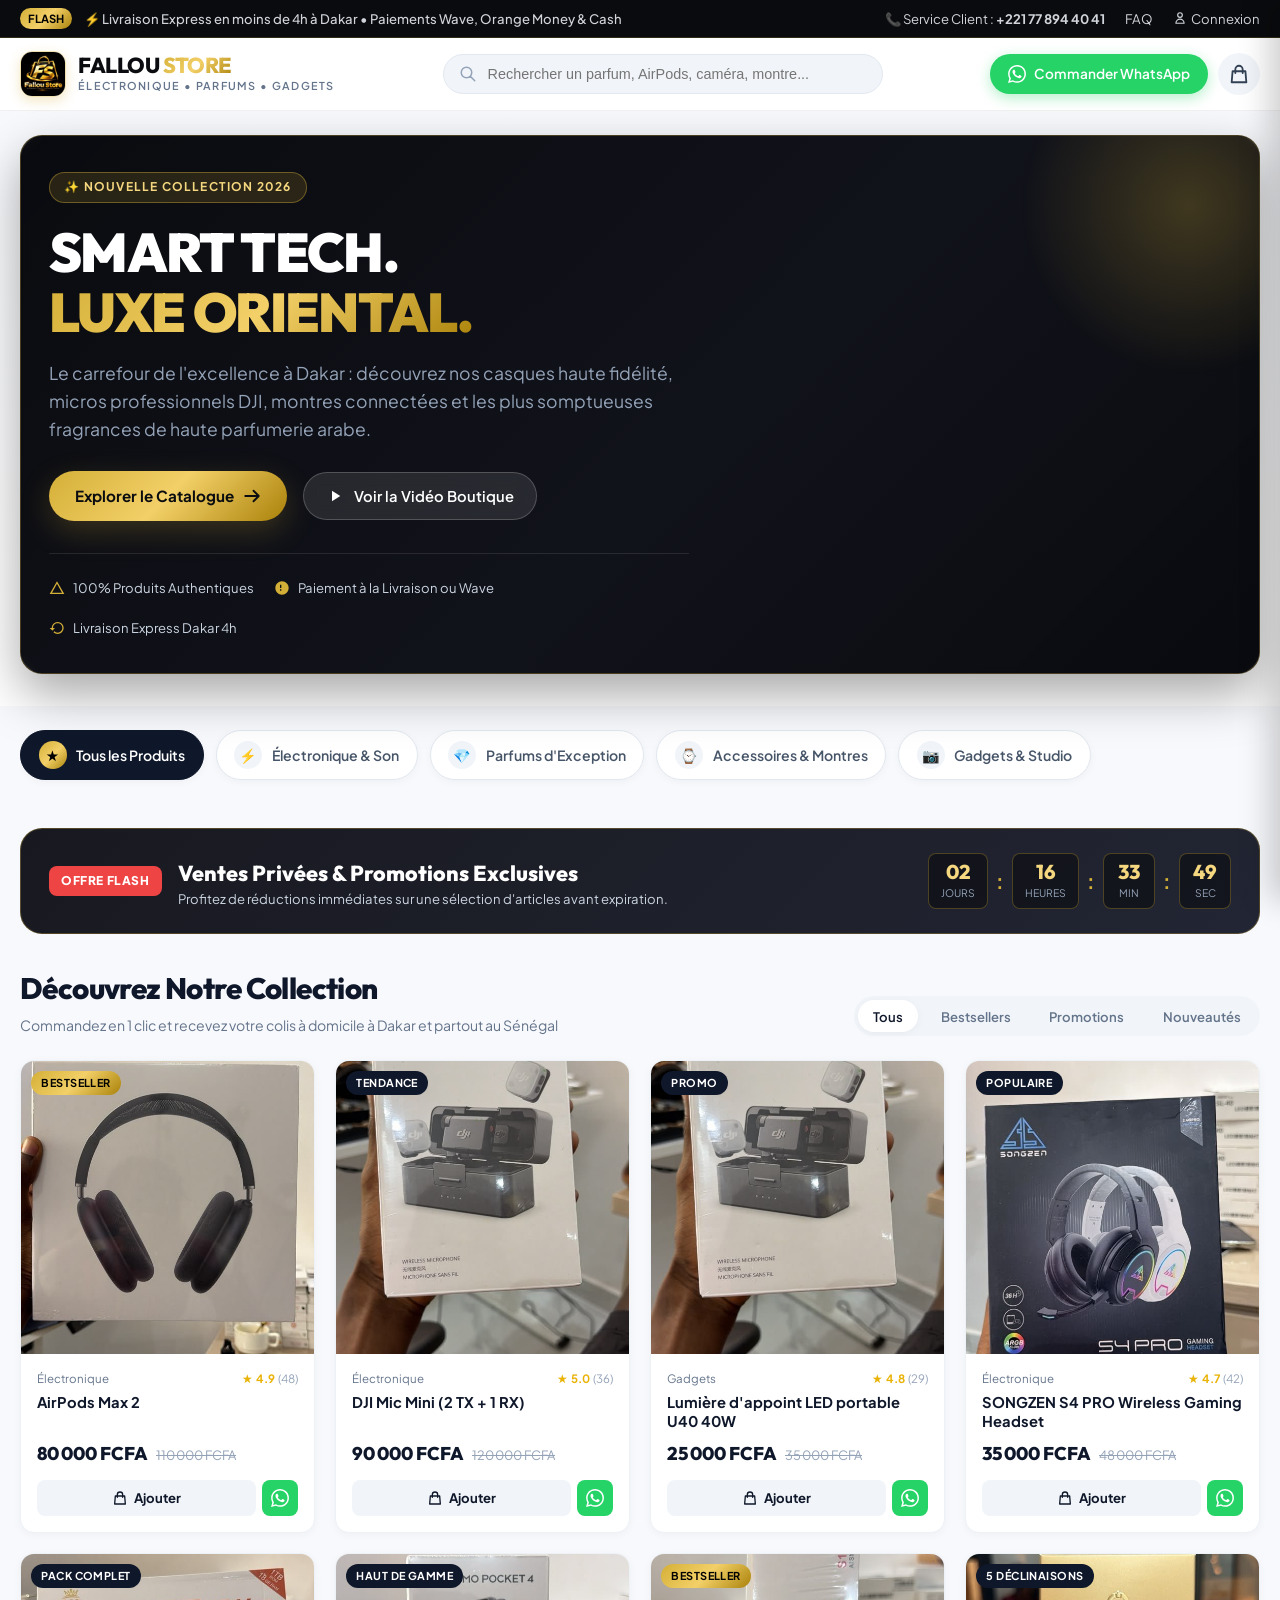
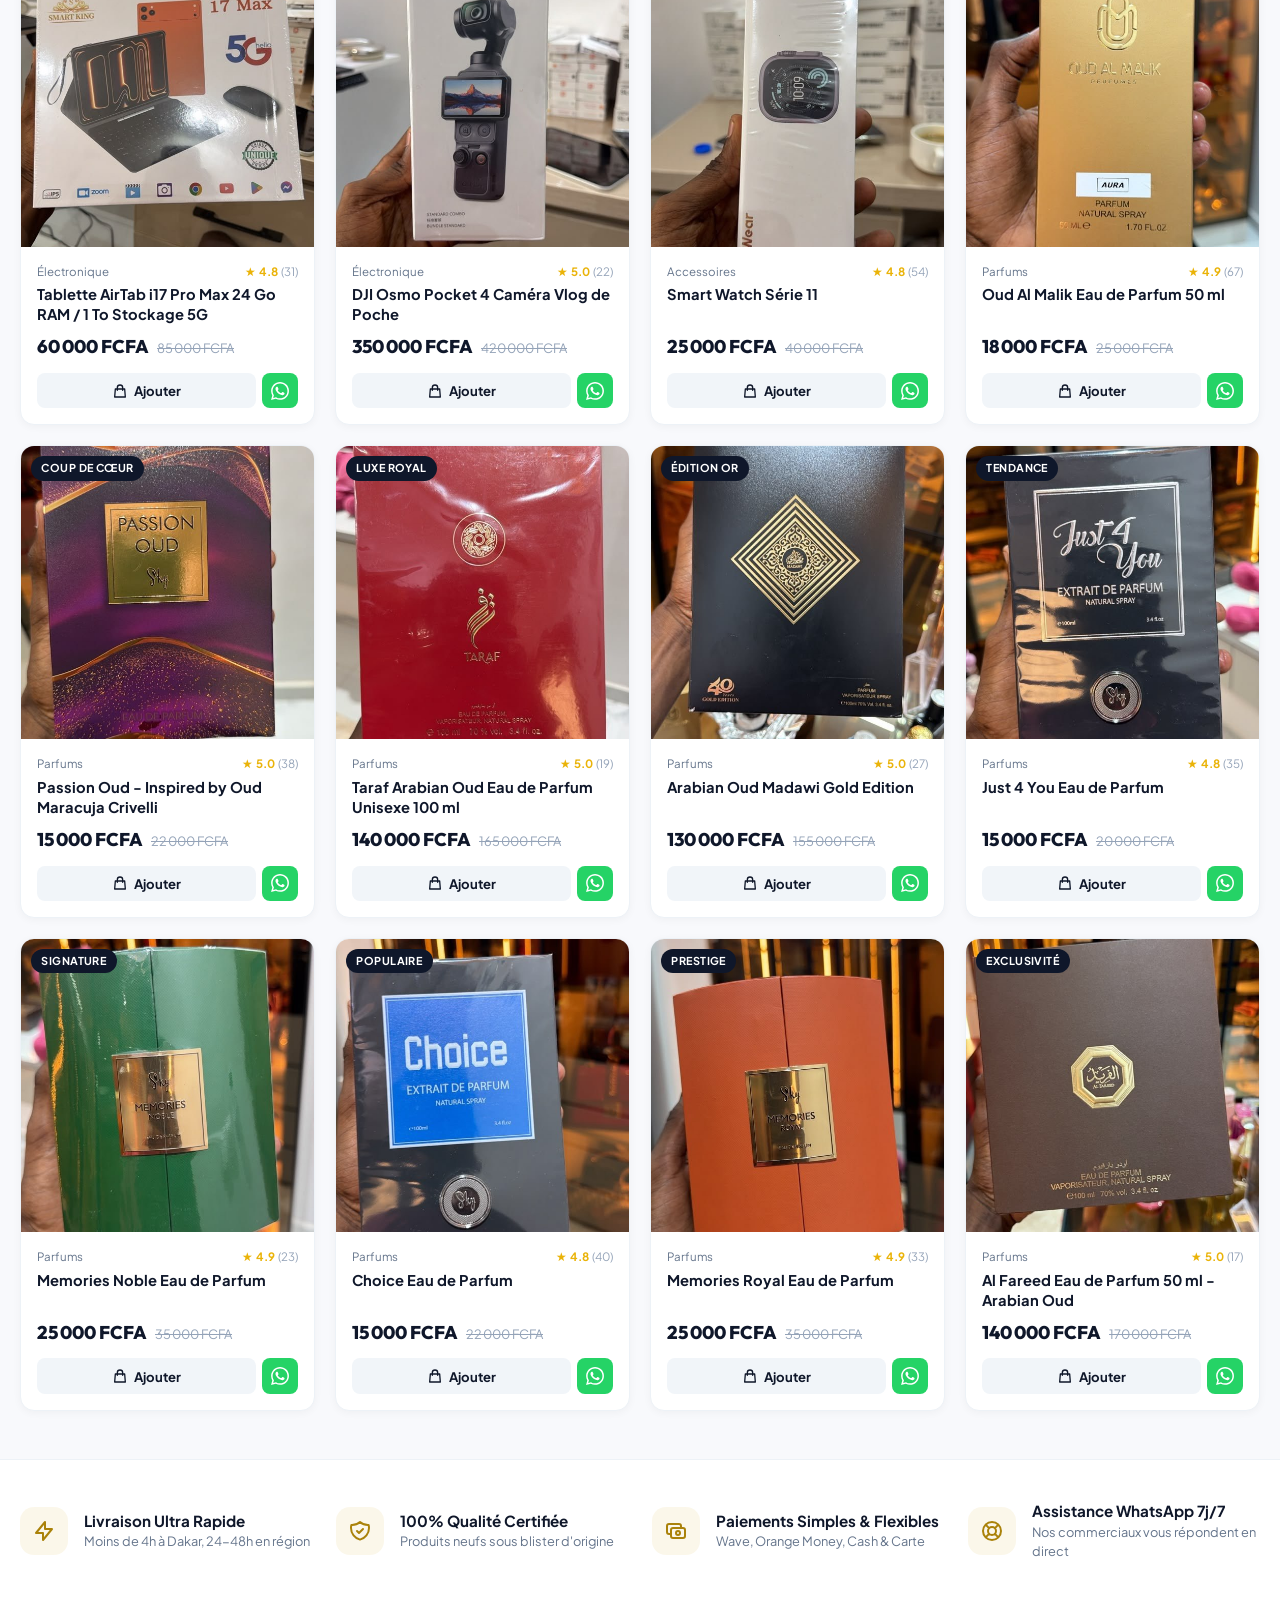
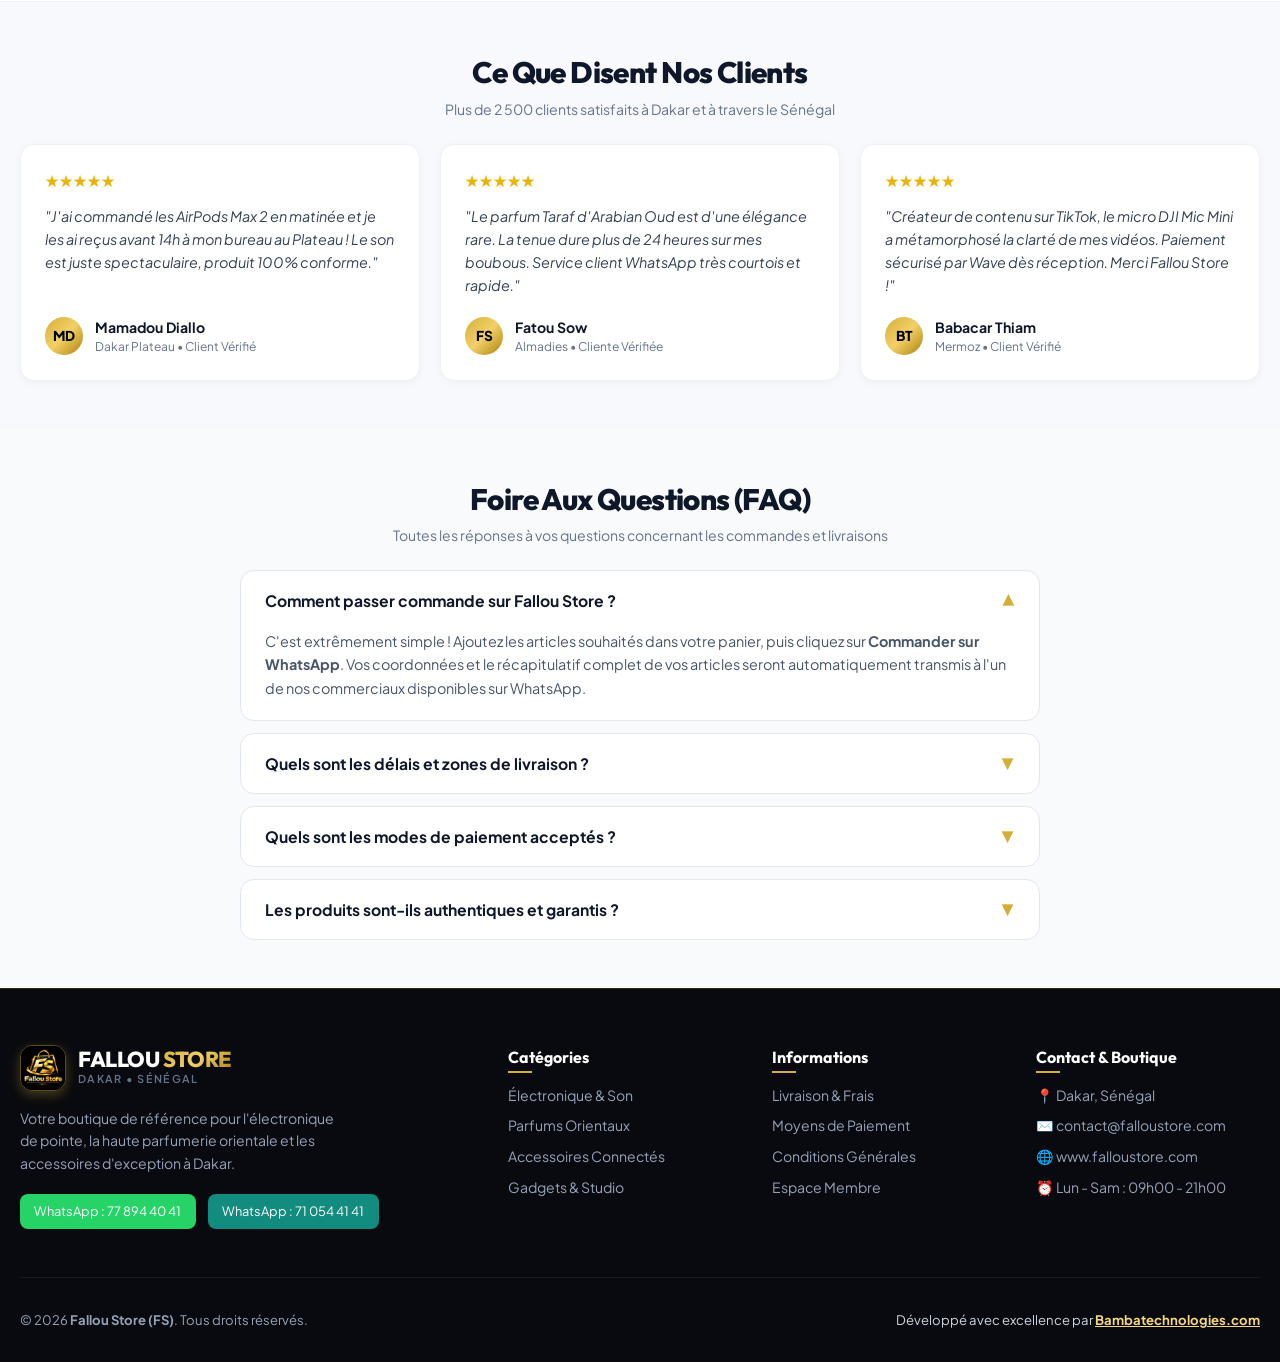
==== index.html @ ade7ff46 "Initial commit: Fallou Store e-commerce, admin dashboard, vercel config, and Odoo snippet" ====
<!DOCTYPE html>
<html lang="fr">
<head>
  <meta charset="UTF-8">
  <meta name="viewport" content="width=device-width, initial-scale=1.0, viewport-fit=cover">
  <title>Fallou Store (FS) | Électronique, Parfums Orientaux, Accessoires & Gadgets à Dakar</title>
  <meta name="description" content="Boutique officielle Fallou Store (FS) au Sénégal. Commandez vos AirPods Max, microphones DJI, montres connectées, tablettes et parfums arabes de luxe (Arabian Oud, Oud Al Malik) directement sur WhatsApp avec livraison rapide à Dakar.">
  <meta name="keywords" content="Fallou Store, FS, électronique Dakar, parfums orientaux Sénégal, AirPods Max Dakar, DJI Mic Dakar, Arabian Oud, vente WhatsApp Sénégal">
  <meta name="author" content="Bambatechnologies.com">

  <!-- OpenGraph / Réseaux Sociaux -->
  <meta property="og:type" content="website">
  <meta property="og:url" content="https://www.falloustore.com/">
  <meta property="og:title" content="Fallou Store (FS) | Électronique, Parfums & Gadgets de Luxe">
  <meta property="og:description" content="Découvrez le meilleur de la technologie et de la haute parfumerie orientale à Dakar. Commandes instantanées sur WhatsApp et livraison en 4h.">
  <meta property="og:image" content="https://res.cloudinary.com/dpw81ymi6/image/upload/v1790161836/photo_10_2026-09-23_10-36-58_ufgwp6.jpg">

  <!-- Twitter Card -->
  <meta name="twitter:card" content="summary_large_image">
  <meta name="twitter:title" content="Fallou Store (FS) Dakar">
  <meta name="twitter:description" content="Électronique, Parfums, Accessoires, Gadgets au Sénégal. Commandes WhatsApp directes.">
  <meta name="twitter:image" content="https://res.cloudinary.com/dpw81ymi6/image/upload/v1790161836/photo_10_2026-09-23_10-36-58_ufgwp6.jpg">

  <!-- Favicon -->
  <link rel="icon" type="image/jpeg" href="photo_10_2026-09-23_10-36-58.jpg">
  <link rel="apple-touch-icon" href="photo_10_2026-09-23_10-36-58.jpg">

  <!-- Polices Google Fonts (Plus Jakarta Sans & Outfit) -->
  <link rel="preconnect" href="https://fonts.googleapis.com">
  <link rel="preconnect" href="https://fonts.gstatic.com" crossorigin>
  <link href="https://fonts.googleapis.com/css2?family=Outfit:wght@500;600;700;800;900&family=Plus+Jakarta+Sans:wght@400;500;600;700;800&display=swap" rel="stylesheet">

  <!-- Stylesheet Principal -->
  <link rel="stylesheet" href="css/style.css">
</head>
<body>

  <!-- 1. TOP ANNOUNCEMENT BAR (NovaTrend Inspired) — Desktop only -->
  <aside class="fs-top-bar" aria-label="Bannière d'informations">
    <div class="container">
      <div class="fs-top-bar-inner">
        <div class="fs-top-ticker">
          <span class="badge-pulse">Flash</span>
          <span>⚡ Livraison Express en moins de 4h à Dakar • Paiements Wave, Orange Money & Cash</span>
        </div>
        <div class="fs-top-links">
          <span>📞 Service Client : <b>+221 77 894 40 41</b></span>
          <a href="#faqSection">FAQ</a>
          <a href="admin.html" style="display: inline-flex; align-items: center; gap: 4px;">
            <svg width="14" height="14" fill="none" stroke="currentColor" viewBox="0 0 24 24"><path stroke-linecap="round" stroke-linejoin="round" stroke-width="2" d="M16 7a4 4 0 11-8 0 4 4 0 018 0zM12 14a7 7 0 00-7 7h14a7 7 0 00-7-7z"/></svg>
            <span>Connexion</span>
          </a>
        </div>
      </div>
    </div>
  </aside>

  <!-- 2. MAIN HEADER -->
  <header class="fs-header" id="mainHeader">
    <div class="container">
      <div class="fs-header-inner">
        
        <!-- Logo de la Marque FS -->
        <a href="index.html" class="fs-brand" aria-label="Accueil Fallou Store">
          <img src="photo_10_2026-09-23_10-36-58.jpg" alt="Logo officiel Fallou Store" class="fs-logo-img" onerror="this.src='https://res.cloudinary.com/dpw81ymi6/image/upload/v1790161836/photo_10_2026-09-23_10-36-58_ufgwp6.jpg'">
          <div class="fs-brand-text">
            <span class="fs-brand-title">FALLOU <span>STORE</span></span>
            <span class="fs-brand-subtitle">Électronique • Parfums • Gadgets</span>
          </div>
        </a>

        <!-- Barre de Recherche Instantanée Desktop -->
        <div class="fs-search-wrapper">
          <svg class="fs-search-icon" width="18" height="18" fill="none" stroke="currentColor" viewBox="0 0 24 24">
            <path stroke-linecap="round" stroke-linejoin="round" stroke-width="2" d="M21 21l-6-6m2-5a7 7 0 11-14 0 7 7 0 0114 0z"/>
          </svg>
          <input type="text" id="fsSearchInput" class="fs-search-input" placeholder="Rechercher un parfum, AirPods, caméra, montre..." autocomplete="off">
        </div>

        <!-- Actions d'En-tête -->
        <div class="fs-header-actions">
          <!-- Bouton Direct WhatsApp Commercial -->
          <a href="https://wa.me/221778944041?text=Bonjour%20Fallou%20Store%2C%20je%20souhaite%20des%20renseignements%20sur%20vos%20produits" target="_blank" class="fs-header-whatsapp-btn" title="Discuter directement sur WhatsApp">
            <svg width="18" height="18" fill="currentColor" viewBox="0 0 24 24">
              <path d="M.057 24l1.687-6.163c-1.041-1.804-1.588-3.849-1.587-5.946.003-6.556 5.338-11.891 11.893-11.891 3.181.001 6.167 1.24 8.413 3.488 2.245 2.248 3.481 5.236 3.48 8.414-.003 6.557-5.338 11.892-11.893 11.892-1.99-.001-3.951-.5-5.688-1.448l-6.305 1.654zm6.597-3.807c1.676.995 3.276 1.591 5.392 1.592 5.448 0 9.886-4.434 9.889-9.885.002-5.462-4.415-9.89-9.881-9.892-5.452 0-9.887 4.434-9.889 9.884-.001 2.225.651 3.891 1.746 5.634l-.999 3.648 3.742-.981zm11.387-5.464c-.074-.124-.272-.198-.57-.347-.297-.149-1.758-.868-2.031-.967-.272-.099-.47-.149-.669.149-.198.297-.768.967-.941 1.165-.173.198-.347.223-.644.074-.297-.149-1.255-.462-2.39-1.475-.883-.788-1.48-1.761-1.653-2.059-.173-.297-.018-.458.13-.606.134-.133.297-.347.446-.521.151-.172.2-.296.3-.495.099-.198.05-.372-.025-.521-.075-.148-.669-1.611-.916-2.206-.242-.579-.487-.501-.669-.51l-.57-.01c-.198 0-.52.074-.792.372s-1.04 1.016-1.04 2.479 1.065 2.876 1.213 3.074c.149.198 2.095 3.2 5.076 4.487.709.306 1.263.489 1.694.626.712.226 1.36.194 1.872.118.571-.085 1.758-.719 2.006-1.413.248-.695.248-1.29.173-1.414z"/>
            </svg>
            <span>Commander WhatsApp</span>
          </a>

          <!-- Bouton Ouvrir Panier -->
          <button class="fs-btn-icon" onclick="window.fsApp.openCartDrawer()" title="Voir mon panier">
            <svg width="22" height="22" fill="none" stroke="currentColor" viewBox="0 0 24 24">
              <path stroke-linecap="round" stroke-linejoin="round" stroke-width="2" d="M16 11V7a4 4 0 00-8 0v4M5 9h14l1 12H4L5 9z"/>
            </svg>
            <span class="fs-badge-count cart-count-badge" style="display: none;">0</span>
          </button>
        </div>

      </div>
    </div>
  </header>

  <!-- 3. HERO SECTION (TechHub & NovaTrend Fusion avec Animation de Fond Électronique & Parfums) -->
  <section class="fs-hero" id="homeHero">
    <div class="container">
      <div class="fs-hero-card">
        <!-- Arrière-plan animé en boucle avec transition fluide -->
        <div class="fs-hero-bg-carousel">
          <div class="fs-hero-slide fs-slide-tech" style="background-image: url('https://res.cloudinary.com/dpw81ymi6/image/upload/v1790161782/bento_1_airpod_max_midnight__4jy1tkqh9qay_xlarge_acdicd.jpg');"></div>
          <div class="fs-hero-slide fs-slide-perfume" style="background-image: url('https://res.cloudinary.com/dpw81ymi6/image/upload/v1790180202/madawi-gold-edition___240829_1_dwx7au.webp');"></div>
          <div class="fs-hero-bg-overlay"></div>
        </div>

        <div class="fs-hero-content">
          <div class="fs-hero-tag">
            <span>✨ Nouvelle Collection 2026</span>
          </div>
          <h1 class="fs-hero-title">
            SMART TECH. <br>
            <span class="gold-gradient">LUXE ORIENTAL.</span>
          </h1>
          <p class="fs-hero-desc">
            Le carrefour de l'excellence à Dakar : découvrez nos casques haute fidélité, micros professionnels DJI, montres connectées et les plus somptueuses fragrances de haute parfumerie arabe.
          </p>

          <div class="fs-hero-cta-group">
            <a href="#catalogSection" class="fs-btn-primary">
              <span>Explorer le Catalogue</span>
              <svg width="18" height="18" fill="none" stroke="currentColor" viewBox="0 0 24 24">
                <path stroke-linecap="round" stroke-linejoin="round" stroke-width="2.5" d="M14 5l7 7m0 0l-7 7m7-7H3"/>
              </svg>
            </a>
            <button type="button" class="fs-btn-video" onclick="window.fsApp.openVideoModal()">
              <svg width="18" height="18" fill="currentColor" viewBox="0 0 24 24">
                <path d="M8 5v14l11-7z"/>
              </svg>
              <span>Voir la Vidéo Boutique</span>
            </button>
          </div>

          <!-- Badges Réassurance Directe -->
          <div class="fs-hero-badges">
            <div class="fs-hero-badge-item">
              <svg width="16" height="16" fill="currentColor" viewBox="0 0 24 24"><path d="M12 2L1 21h22L12 2zm0 3.5L19.5 19h-15L12 5.5z"/></svg>
              <span>100% Produits Authentiques</span>
            </div>
            <div class="fs-hero-badge-item">
              <svg width="16" height="16" fill="currentColor" viewBox="0 0 24 24"><path d="M12 2C6.48 2 2 6.48 2 12s4.48 10 10 10 10-4.48 10-10S17.52 2 12 2zm-1 14H9v-2h2v2zm0-4H9V7h2v5z"/></svg>
              <span>Paiement à la Livraison ou Wave</span>
            </div>
            <div class="fs-hero-badge-item">
              <svg width="16" height="16" fill="currentColor" viewBox="0 0 24 24"><path d="M13 3a9 9 0 0 0-9 9H1l3.89 3.89.07.14L9 12H6c0-3.87 3.13-7 7-7s7 3.13 7 7-3.13 7-7 7c-1.93 0-3.68-.79-4.94-2.06l-1.42 1.42A8.954 8.954 0 0 0 13 21a9 9 0 0 0 0-18z"/></svg>
              <span>Livraison Express Dakar 4h</span>
            </div>
          </div>
        </div>
      </div>
    </div>
  </section>

  <!-- 4. CATEGORIES SELECTOR (TechHub Circular Chips) -->
  <section class="fs-categories-bar" aria-label="Catégories">
    <div class="container">
      <div class="fs-categories-scroll">
        <button class="fs-cat-chip active" data-category="all">
          <span class="chip-icon">★</span>
          <span>Tous les Produits</span>
        </button>
        <button class="fs-cat-chip" data-category="electronique">
          <span class="chip-icon">⚡</span>
          <span>Électronique & Son</span>
        </button>
        <button class="fs-cat-chip" data-category="parfums">
          <span class="chip-icon">💎</span>
          <span>Parfums d'Exception</span>
        </button>
        <button class="fs-cat-chip" data-category="accessoires">
          <span class="chip-icon">⌚</span>
          <span>Accessoires & Montres</span>
        </button>
        <button class="fs-cat-chip" data-category="gadgets">
          <span class="chip-icon">📷</span>
          <span>Gadgets & Studio</span>
        </button>
      </div>
    </div>
  </section>

  <!-- 5. FLASH SALE BANNER & COUNTDOWN (NovaTrend Style) -->
  <section class="fs-flash-section">
    <div class="container">
      <div class="fs-flash-card">
        <div class="fs-flash-info">
          <span class="fs-flash-badge">Offre Flash</span>
          <div>
            <h3 class="fs-flash-title">Ventes Privées & Promotions Exclusives</h3>
            <p style="font-size: 0.82rem; color: #cbd5e1;">Profitez de réductions immédiates sur une sélection d'articles avant expiration.</p>
          </div>
        </div>
        <div class="fs-flash-timer">
          <div class="timer-box">
            <div class="timer-num" id="timerDays">02</div>
            <div class="timer-label">Jours</div>
          </div>
          <span class="timer-colon">:</span>
          <div class="timer-box">
            <div class="timer-num" id="timerHours">14</div>
            <div class="timer-label">Heures</div>
          </div>
          <span class="timer-colon">:</span>
          <div class="timer-box">
            <div class="timer-num" id="timerMinutes">45</div>
            <div class="timer-label">Min</div>
          </div>
          <span class="timer-colon">:</span>
          <div class="timer-box">
            <div class="timer-num" id="timerSeconds">30</div>
            <div class="timer-label">Sec</div>
          </div>
        </div>
      </div>
    </div>
  </section>

  <!-- 6. PRODUCT CATALOG SECTION -->
  <section class="fs-catalog-section" id="catalogSection">
    <div class="container">
      <!-- Section Header avec Onglets -->
      <div class="fs-section-header">
        <div class="fs-section-title-wrap">
          <h2>Découvrez Notre Collection</h2>
          <p class="fs-section-subtitle">Commandez en 1 clic et recevez votre colis à domicile à Dakar et partout au Sénégal</p>
        </div>

        <div class="fs-filter-tabs">
          <button class="fs-tab-btn active" data-tab="all">Tous</button>
          <button class="fs-tab-btn" data-tab="bestseller">Bestsellers</button>
          <button class="fs-tab-btn" data-tab="promo">Promotions</button>
          <button class="fs-tab-btn" data-tab="nouveau">Nouveautés</button>
        </div>
      </div>

      <!-- Grille Produits Dynamique -->
      <div class="fs-product-grid" id="fsProductGrid">
        <!-- Rempli automatiquement via js/app.js -->
      </div>
    </div>
  </section>

  <!-- 7. SECTION RÉASSURANCE ET MOYENS DE PAIEMENT (NovaTrend) -->
  <section class="fs-trust-section">
    <div class="container">
      <div class="fs-trust-grid">
        <div class="fs-trust-item">
          <div class="fs-trust-icon-box">
            <svg width="24" height="24" fill="none" stroke="currentColor" viewBox="0 0 24 24"><path stroke-linecap="round" stroke-linejoin="round" stroke-width="2" d="M13 10V3L4 14h7v7l9-11h-7z"/></svg>
          </div>
          <div>
            <div class="fs-trust-title">Livraison Ultra Rapide</div>
            <div class="fs-trust-desc">Moins de 4h à Dakar, 24-48h en région</div>
          </div>
        </div>

        <div class="fs-trust-item">
          <div class="fs-trust-icon-box">
            <svg width="24" height="24" fill="none" stroke="currentColor" viewBox="0 0 24 24"><path stroke-linecap="round" stroke-linejoin="round" stroke-width="2" d="M9 12l2 2 4-4m5.618-4.016A11.955 11.955 0 0112 2.944a11.955 11.955 0 01-8.618 3.04A12.02 12.02 0 003 9c0 5.591 3.824 10.29 9 11.622 5.176-1.332 9-6.03 9-11.622 0-1.042-.133-2.052-.382-3.016z"/></svg>
          </div>
          <div>
            <div class="fs-trust-title">100% Qualité Certifiée</div>
            <div class="fs-trust-desc">Produits neufs sous blister d'origine</div>
          </div>
        </div>

        <div class="fs-trust-item">
          <div class="fs-trust-icon-box">
            <svg width="24" height="24" fill="none" stroke="currentColor" viewBox="0 0 24 24"><path stroke-linecap="round" stroke-linejoin="round" stroke-width="2" d="M17 9V7a2 2 0 00-2-2H5a2 2 0 00-2 2v6a2 2 0 002 2h2m2 4h10a2 2 0 002-2v-6a2 2 0 00-2-2H9a2 2 0 00-2 2v6a2 2 0 002 2zm7-5a2 2 0 11-4 0 2 2 0 014 0z"/></svg>
          </div>
          <div>
            <div class="fs-trust-title">Paiements Simples & Flexibles</div>
            <div class="fs-trust-desc">Wave, Orange Money, Cash & Carte</div>
          </div>
        </div>

        <div class="fs-trust-item">
          <div class="fs-trust-icon-box">
            <svg width="24" height="24" fill="none" stroke="currentColor" viewBox="0 0 24 24"><path stroke-linecap="round" stroke-linejoin="round" stroke-width="2" d="M18.364 5.636l-3.536 3.536m0 5.656l3.536 3.536M9.172 9.172L5.636 5.636m3.536 9.192l-3.536 3.536M21 12a9 9 0 11-18 0 9 9 0 0118 0zm-5 0a4 4 0 11-8 0 4 4 0 018 0z"/></svg>
          </div>
          <div>
            <div class="fs-trust-title">Assistance WhatsApp 7j/7</div>
            <div class="fs-trust-desc">Nos commerciaux vous répondent en direct</div>
          </div>
        </div>
      </div>
    </div>
  </section>

  <!-- 8. AVIS CLIENTS & TÉMOIGNAGES -->
  <section class="fs-reviews-section">
    <div class="container">
      <div class="fs-section-header" style="text-align: center; justify-content: center;">
        <div class="fs-section-title-wrap">
          <h2>Ce Que Disent Nos Clients</h2>
          <p class="fs-section-subtitle">Plus de 2 500 clients satisfaits à Dakar et à travers le Sénégal</p>
        </div>
      </div>

      <div class="fs-reviews-grid">
        <div class="fs-review-card">
          <div class="fs-review-stars">★★★★★</div>
          <p class="fs-review-text">"J'ai commandé les AirPods Max 2 en matinée et je les ai reçus avant 14h à mon bureau au Plateau ! Le son est juste spectaculaire, produit 100% conforme."</p>
          <div class="fs-review-author">
            <div class="fs-author-avatar">MD</div>
            <div>
              <div class="fs-author-name">Mamadou Diallo</div>
              <div class="fs-author-loc">Dakar Plateau • Client Vérifié</div>
            </div>
          </div>
        </div>

        <div class="fs-review-card">
          <div class="fs-review-stars">★★★★★</div>
          <p class="fs-review-text">"Le parfum Taraf d'Arabian Oud est d'une élégance rare. La tenue dure plus de 24 heures sur mes boubous. Service client WhatsApp très courtois et rapide."</p>
          <div class="fs-review-author">
            <div class="fs-author-avatar">FS</div>
            <div>
              <div class="fs-author-name">Fatou Sow</div>
              <div class="fs-author-loc">Almadies • Cliente Vérifiée</div>
            </div>
          </div>
        </div>

        <div class="fs-review-card">
          <div class="fs-review-stars">★★★★★</div>
          <p class="fs-review-text">"Créateur de contenu sur TikTok, le micro DJI Mic Mini a métamorphosé la clarté de mes vidéos. Paiement sécurisé par Wave dès réception. Merci Fallou Store !"</p>
          <div class="fs-review-author">
            <div class="fs-author-avatar">BT</div>
            <div>
              <div class="fs-author-name">Babacar Thiam</div>
              <div class="fs-author-loc">Mermoz • Client Vérifié</div>
            </div>
          </div>
        </div>
      </div>
    </div>
  </section>

  <!-- 9. SECTION FAQ INTERACTIVE -->
  <section class="fs-faq-section" id="faqSection">
    <div class="container">
      <div class="fs-section-header" style="justify-content: center; text-align: center;">
        <div class="fs-section-title-wrap">
          <h2>Foire Aux Questions (FAQ)</h2>
          <p class="fs-section-subtitle">Toutes les réponses à vos questions concernant les commandes et livraisons</p>
        </div>
      </div>

      <div class="fs-faq-list">
        <div class="fs-faq-item open">
          <button class="fs-faq-trigger">
            <span>Comment passer commande sur Fallou Store ?</span>
            <span class="fs-faq-icon">▼</span>
          </button>
          <div class="fs-faq-content">
            C'est extrêmement simple ! Ajoutez les articles souhaités dans votre panier, puis cliquez sur <b>Commander sur WhatsApp</b>. Vos coordonnées et le récapitulatif complet de vos articles seront automatiquement transmis à l'un de nos commerciaux disponibles sur WhatsApp.
          </div>
        </div>

        <div class="fs-faq-item">
          <button class="fs-faq-trigger">
            <span>Quels sont les délais et zones de livraison ?</span>
            <span class="fs-faq-icon">▼</span>
          </button>
          <div class="fs-faq-content">
            Nous livrons dans tout Dakar (Plateau, Almadies, Ouakam, Mermoz, Guédiawaye, Pikine, Rufisque) en <b>moins de 4 heures</b>. Pour les régions de l'intérieur (Thiès, Mbour, Saint-Louis, Touba...), la livraison s'effectue sous 24 à 48 heures via colis sécurisé.
          </div>
        </div>

        <div class="fs-faq-item">
          <button class="fs-faq-trigger">
            <span>Quels sont les modes de paiement acceptés ?</span>
            <span class="fs-faq-icon">▼</span>
          </button>
          <div class="fs-faq-content">
            Nous acceptons <b>Wave</b> (0% de frais), <b>Orange Money</b>, les règlements par carte bancaire Visa/Mastercard ainsi que le <b>paiement en espèces à la livraison</b> directement au coursier à Dakar.
          </div>
        </div>

        <div class="fs-faq-item">
          <button class="fs-faq-trigger">
            <span>Les produits sont-ils authentiques et garantis ?</span>
            <span class="fs-faq-icon">▼</span>
          </button>
          <div class="fs-faq-content">
            Oui, absolument ! Tous nos appareils électroniques et parfums sont 100% authentiques, importés dans leurs boîtes scellées d'origine et bénéficient de la garantie commerciale Fallou Store.
          </div>
        </div>
      </div>
    </div>
  </section>

  <!-- 10. FOOTER -->
  <footer class="fs-footer">
    <div class="container">
      <div class="fs-footer-grid">
        <!-- Marque & Description -->
        <div class="fs-footer-brand">
          <div class="fs-brand">
            <img src="photo_10_2026-09-23_10-36-58.jpg" alt="Logo FS" class="fs-logo-img">
            <div class="fs-brand-text">
              <span class="fs-brand-title" style="color:#fff;">FALLOU <span style="color:var(--fs-gold);">STORE</span></span>
              <span class="fs-brand-subtitle">Dakar • Sénégal</span>
            </div>
          </div>
          <p>
            Votre boutique de référence pour l'électronique de pointe, la haute parfumerie orientale et les accessoires d'exception à Dakar.
          </p>
          <div style="display: flex; gap: 0.75rem; margin-top: 1rem;">
            <a href="https://wa.me/221778944041" target="_blank" class="fs-btn-direct-wa" style="padding: 0.5rem 0.9rem; font-size: 0.8rem;">
              WhatsApp : 77 894 40 41
            </a>
            <a href="https://wa.me/221710544141" target="_blank" class="fs-btn-direct-wa" style="padding: 0.5rem 0.9rem; font-size: 0.8rem; background: #128c7e;">
              WhatsApp : 71 054 41 41
            </a>
          </div>
        </div>

        <!-- Liens Rapides -->
        <div class="fs-footer-col">
          <h4>Catégories</h4>
          <ul class="fs-footer-links">
            <li><a href="javascript:void(0)" onclick="window.fsApp.filterCategory('electronique')">Électronique & Son</a></li>
            <li><a href="javascript:void(0)" onclick="window.fsApp.filterCategory('parfums')">Parfums Orientaux</a></li>
            <li><a href="javascript:void(0)" onclick="window.fsApp.filterCategory('accessoires')">Accessoires Connectés</a></li>
            <li><a href="javascript:void(0)" onclick="window.fsApp.filterCategory('gadgets')">Gadgets & Studio</a></li>
          </ul>
        </div>

        <!-- Informations -->
        <div class="fs-footer-col">
          <h4>Informations</h4>
          <ul class="fs-footer-links">
            <li><a href="#faqSection">Livraison & Frais</a></li>
            <li><a href="#faqSection">Moyens de Paiement</a></li>
            <li><a href="#faqSection">Conditions Générales</a></li>
            <li><a href="admin.html">Espace Membre</a></li>
          </ul>
        </div>

        <!-- Contact & Localisation -->
        <div class="fs-footer-col">
          <h4>Contact & Boutique</h4>
          <ul class="fs-footer-links">
            <li>📍 Dakar, Sénégal</li>
            <li>✉️ contact@falloustore.com</li>
            <li>🌐 www.falloustore.com</li>
            <li>⏰ Lun - Sam : 09h00 - 21h00</li>
          </ul>
        </div>
      </div>

      <!-- Bas de page & Copyright -->
      <div class="fs-footer-bottom">
        <div>
          © 2026 <b>Fallou Store (FS)</b>. Tous droits réservés.
        </div>
        <div class="fs-agency-credit">
          Développé avec excellence par <a href="https://bambatechnologies.com" target="_blank" rel="noopener">Bambatechnologies.com</a>
        </div>
      </div>
    </div>
  </footer>

  <!-- 11. STICKY MOBILE BOTTOM BAR (TechHub Style) -->
  <nav class="fs-mobile-nav" aria-label="Navigation mobile">
    <a href="#homeHero" class="fs-mobile-item active">
      <svg fill="none" stroke="currentColor" viewBox="0 0 24 24"><path stroke-linecap="round" stroke-linejoin="round" stroke-width="2" d="M3 12l2-2m0 0l7-7 7 7M5 10v10a1 1 0 001 1h3m10-11l2 2m-2-2v10a1 1 0 01-1 1h-3m-6 0a1 1 0 001-1v-4a1 1 0 011-1h2a1 1 0 011 1v4a1 1 0 001 1m-6 0h6"/></svg>
      <span>Accueil</span>
    </a>
    <a href="#catalogSection" class="fs-mobile-item">
      <svg fill="none" stroke="currentColor" viewBox="0 0 24 24"><path stroke-linecap="round" stroke-linejoin="round" stroke-width="2" d="M4 6a2 2 0 012-2h2a2 2 0 012 2v2a2 2 0 01-2 2H6a2 2 0 01-2-2V6zM14 6a2 2 0 012-2h2a2 2 0 012 2v2a2 2 0 01-2 2h-2a2 2 0 01-2-2V6zM4 16a2 2 0 012-2h2a2 2 0 012 2v2a2 2 0 01-2 2H6a2 2 0 01-2-2v-2zM14 16a2 2 0 012-2h2a2 2 0 012 2v2a2 2 0 01-2 2h-2a2 2 0 01-2-2v-2z"/></svg>
      <span>Rayons</span>
    </a>
    <!-- Bouton Central Rond Panier -->
    <button class="fs-mobile-item fs-mobile-item-center" onclick="window.fsApp.openCartDrawer()">
      <div class="fs-center-circle">
        <svg width="24" height="24" fill="none" stroke="currentColor" viewBox="0 0 24 24"><path stroke-linecap="round" stroke-linejoin="round" stroke-width="2" d="M16 11V7a4 4 0 00-8 0v4M5 9h14l1 12H4L5 9z"/></svg>
        <span class="fs-badge-count cart-count-badge" style="display: none; top: -4px; right: -4px;">0</span>
      </div>
      <span style="font-weight: 700; color: var(--fs-gold-light); margin-top: 4px;">Panier</span>
    </button>
    <a href="https://wa.me/221778944041" target="_blank" class="fs-mobile-item">
      <svg fill="currentColor" viewBox="0 0 24 24"><path d="M.057 24l1.687-6.163c-1.041-1.804-1.588-3.849-1.587-5.946.003-6.556 5.338-11.891 11.893-11.891 3.181.001 6.167 1.24 8.413 3.488 2.245 2.248 3.481 5.236 3.48 8.414-.003 6.557-5.338 11.892-11.893 11.892-1.99-.001-3.951-.5-5.688-1.448l-6.305 1.654zm6.597-3.807c1.676.995 3.276 1.591 5.392 1.592 5.448 0 9.886-4.434 9.889-9.885.002-5.462-4.415-9.89-9.881-9.892-5.452 0-9.887 4.434-9.889 9.884-.001 2.225.651 3.891 1.746 5.634l-.999 3.648 3.742-.981zm11.387-5.464c-.074-.124-.272-.198-.57-.347-.297-.149-1.758-.868-2.031-.967-.272-.099-.47-.149-.669.149-.198.297-.768.967-.941 1.165-.173.198-.347.223-.644.074-.297-.149-1.255-.462-2.39-1.475-.883-.788-1.48-1.761-1.653-2.059-.173-.297-.018-.458.13-.606.134-.133.297-.347.446-.521.151-.172.2-.296.3-.495.099-.198.05-.372-.025-.521-.075-.148-.669-1.611-.916-2.206-.242-.579-.487-.501-.669-.51l-.57-.01c-.198 0-.52.074-.792.372s-1.04 1.016-1.04 2.479 1.065 2.876 1.213 3.074c.149.198 2.095 3.2 5.076 4.487.709.306 1.263.489 1.694.626.712.226 1.36.194 1.872.118.571-.085 1.758-.719 2.006-1.413.248-.695.248-1.29.173-1.414z"/></svg>
      <span>WhatsApp</span>
    </a>
    <a href="admin.html" class="fs-mobile-item">
      <svg fill="none" stroke="currentColor" viewBox="0 0 24 24"><path stroke-linecap="round" stroke-linejoin="round" stroke-width="2" d="M16 7a4 4 0 11-8 0 4 4 0 018 0zM12 14a7 7 0 00-7 7h14a7 7 0 00-7-7z"/></svg>
      <span>Connexion</span>
    </a>
  </nav>

  <!-- 12. TIROIR LATÉRAL DU PANIER (CART DRAWER) -->
  <div class="fs-drawer-overlay" id="fsCartOverlay" onclick="window.fsApp.closeCartDrawer()"></div>
  <aside class="fs-drawer" id="fsCartDrawer" aria-label="Panier">
    <div class="fs-drawer-header">
      <div class="fs-drawer-title">
        <svg width="22" height="22" fill="none" stroke="currentColor" viewBox="0 0 24 24"><path stroke-linecap="round" stroke-linejoin="round" stroke-width="2" d="M16 11V7a4 4 0 00-8 0v4M5 9h14l1 12H4L5 9z"/></svg>
        <span>Mon Panier</span>
      </div>
      <button onclick="window.fsApp.closeCartDrawer()" style="font-size: 1.5rem; color: #64748b;">✕</button>
    </div>

    <!-- Articles -->
    <div class="fs-drawer-items" id="fsCartItems">
      <!-- Rempli par js/app.js -->
    </div>

    <!-- Pied du Panier -->
    <div class="fs-drawer-footer">
      <div class="fs-subtotal-row">
        <span>Sous-total articles :</span>
        <b id="fsCartSubtotal">0 FCFA</b>
      </div>
      <div class="fs-total-row">
        <span>Total :</span>
        <b id="fsCartTotal" style="color: var(--fs-gold-dark);">0 FCFA</b>
      </div>
      <button class="fs-btn-checkout-wa" onclick="window.fsApp.openWhatsAppCheckout()">
        <svg width="22" height="22" fill="currentColor" viewBox="0 0 24 24"><path d="M.057 24l1.687-6.163c-1.041-1.804-1.588-3.849-1.587-5.946.003-6.556 5.338-11.891 11.893-11.891 3.181.001 6.167 1.24 8.413 3.488 2.245 2.248 3.481 5.236 3.48 8.414-.003 6.557-5.338 11.892-11.893 11.892-1.99-.001-3.951-.5-5.688-1.448l-6.305 1.654zm6.597-3.807c1.676.995 3.276 1.591 5.392 1.592 5.448 0 9.886-4.434 9.889-9.885.002-5.462-4.415-9.89-9.881-9.892-5.452 0-9.887 4.434-9.889 9.884-.001 2.225.651 3.891 1.746 5.634l-.999 3.648 3.742-.981zm11.387-5.464c-.074-.124-.272-.198-.57-.347-.297-.149-1.758-.868-2.031-.967-.272-.099-.47-.149-.669.149-.198.297-.768.967-.941 1.165-.173.198-.347.223-.644.074-.297-.149-1.255-.462-2.39-1.475-.883-.788-1.48-1.761-1.653-2.059-.173-.297-.018-.458.13-.606.134-.133.297-.347.446-.521.151-.172.2-.296.3-.495.099-.198.05-.372-.025-.521-.075-.148-.669-1.611-.916-2.206-.242-.579-.487-.501-.669-.51l-.57-.01c-.198 0-.52.074-.792.372s-1.04 1.016-1.04 2.479 1.065 2.876 1.213 3.074c.149.198 2.095 3.2 5.076 4.487.709.306 1.263.489 1.694.626.712.226 1.36.194 1.872.118.571-.085 1.758-.719 2.006-1.413.248-.695.248-1.29.173-1.414z"/></svg>
        <span>Commander sur WhatsApp</span>
      </button>
    </div>
  </aside>

  <!-- 13. MODALE PRODUIT DÉTAILLÉ (PDP) -->
  <div class="fs-modal-backdrop" id="fsPdpModal">
    <div class="fs-modal-window">
      <button class="fs-modal-close" onclick="window.fsApp.closePdp()">✕</button>
      <div id="fsPdpModalBody">
        <!-- Rempli par js/app.js -->
      </div>
    </div>
  </div>

  <!-- 14. MODALE TUNNEL DE COMMANDE WHATSAPP -->
  <div class="fs-modal-backdrop" id="fsWaModal">
    <div class="fs-modal-window" style="max-width: 580px;">
      <button class="fs-modal-close" onclick="window.fsApp.closeWhatsAppCheckout()">✕</button>
      <div class="fs-checkout-form">
        <h3 class="fs-form-title">Finaliser ma Commande sur WhatsApp</h3>
        <p style="font-size: 0.85rem; color: #64748b; margin-bottom: 1.25rem;">
          Renseignez vos coordonnées de livraison, nous générons instantanément votre commande prête à envoyer sur WhatsApp.
        </p>

        <!-- Récapitulatif Articles -->
        <div style="background: #f8fafc; border: 1px solid #e2e8f0; border-radius: var(--fs-radius-sm); padding: 1rem; margin-bottom: 1.25rem;">
          <div style="font-size: 0.8rem; font-weight: 700; color: #475569; text-transform: uppercase; margin-bottom: 0.5rem;">Articles sélectionnés :</div>
          <div id="fsWaItemsSummary"></div>
        </div>

        <form id="fsWaOrderForm">
          <div class="fs-form-group">
            <label class="fs-form-label">Votre Nom & Prénom *</label>
            <input type="text" id="fsWaName" class="fs-form-control" placeholder="ex: Mamadou Ndiaye" required>
          </div>

          <div class="fs-form-group">
            <label class="fs-form-label">Numéro de Téléphone (WhatsApp) *</label>
            <input type="tel" id="fsWaPhone" class="fs-form-control" placeholder="ex: 77 123 45 67" required>
          </div>

          <div class="fs-form-group">
            <label class="fs-form-label">Zone de Livraison *</label>
            <select id="fsWaDeliveryZone" class="fs-form-control" required>
              <option value="dakar-centre">Dakar Centre (Plateau, Médina, Fann, Point E) - 2.000 FCFA</option>
              <option value="dakar-almadies">Almadies / Ngor / Ouakam / Yoff / Mermoz - 2.000 FCFA</option>
              <option value="banlieue">Banlieue (Guédiawaye, Pikine, Parcelles, Keur Massar) - 2.500 FCFA</option>
              <option value="rufisque">Rufisque / Diamniadio / Bargny - 3.000 FCFA</option>
              <option value="regions">Régions du Sénégal (Thiès, Mbour, Touba, Saint-Louis...) - 4.000 FCFA</option>
              <option value="boutique">Retrait Gratuit en Boutique Dakar - 0 FCFA</option>
            </select>
          </div>

          <div class="fs-form-group">
            <label class="fs-form-label">Adresse Précise de Livraison *</label>
            <input type="text" id="fsWaAddress" class="fs-form-control" placeholder="ex: Cité Keur Gorgui, Immeuble A, Appartement 3" required>
          </div>

          <!-- Choix du Commercial WhatsApp -->
          <div class="fs-form-group">
            <label class="fs-form-label">Choisir le Numéro WhatsApp du Commercial :</label>
            <div class="fs-radio-cards">
              <label class="fs-radio-card active">
                <input type="radio" name="waNumber" value="221778944041" checked>
                <div>
                  <div style="font-weight: 700; font-size: 0.88rem;">Commercial 1</div>
                  <div style="font-size: 0.75rem; color: #16a34a;">+221 77 894 40 41</div>
                </div>
              </label>
              <label class="fs-radio-card">
                <input type="radio" name="waNumber" value="221710544141">
                <div>
                  <div style="font-weight: 700; font-size: 0.88rem;">Commercial 2</div>
                  <div style="font-size: 0.75rem; color: #16a34a;">+221 71 054 41 41</div>
                </div>
              </label>
            </div>
          </div>

          <!-- Choix du Moyen de Paiement Souhaité -->
          <div class="fs-form-group">
            <label class="fs-form-label">Moyen de Paiement Prévu :</label>
            <div style="display: grid; grid-template-columns: repeat(2, 1fr); gap: 0.5rem;">
              <label class="fs-radio-card active" style="padding: 0.5rem 0.75rem;">
                <input type="radio" name="waPayment" value="Wave" checked>
                <span style="font-size: 0.82rem; font-weight: 700; color: #0284c7;">Wave (0% frais)</span>
              </label>
              <label class="fs-radio-card" style="padding: 0.5rem 0.75rem;">
                <input type="radio" name="waPayment" value="Orange Money">
                <span style="font-size: 0.82rem; font-weight: 700; color: #ea580c;">Orange Money</span>
              </label>
              <label class="fs-radio-card" style="padding: 0.5rem 0.75rem;">
                <input type="radio" name="waPayment" value="Paiement à la Livraison">
                <span style="font-size: 0.82rem; font-weight: 700; color: #16a34a;">Espèces à la livraison</span>
              </label>
              <label class="fs-radio-card" style="padding: 0.5rem 0.75rem;">
                <input type="radio" name="waPayment" value="Carte Visa/Mastercard">
                <span style="font-size: 0.82rem; font-weight: 700; color: #4338ca;">Carte Bancaire</span>
              </label>
            </div>
          </div>

          <!-- Total Final -->
          <div style="display: flex; justify-content: space-between; align-items: center; margin: 1.5rem 0; padding-top: 1rem; border-top: 1px solid #e2e8f0;">
            <span style="font-weight: 700; font-size: 1rem;">Total avec livraison :</span>
            <b id="fsWaTotalAmount" style="font-size: 1.35rem; color: #0f172a; font-family: var(--fs-font-display);">0 FCFA</b>
          </div>

          <button type="submit" class="fs-btn-checkout-wa" style="width: 100%;">
            <svg width="22" height="22" fill="currentColor" viewBox="0 0 24 24"><path d="M.057 24l1.687-6.163c-1.041-1.804-1.588-3.849-1.587-5.946.003-6.556 5.338-11.891 11.893-11.891 3.181.001 6.167 1.24 8.413 3.488 2.245 2.248 3.481 5.236 3.48 8.414-.003 6.557-5.338 11.892-11.893 11.892-1.99-.001-3.951-.5-5.688-1.448l-6.305 1.654zm6.597-3.807c1.676.995 3.276 1.591 5.392 1.592 5.448 0 9.886-4.434 9.889-9.885.002-5.462-4.415-9.89-9.881-9.892-5.452 0-9.887 4.434-9.889 9.884-.001 2.225.651 3.891 1.746 5.634l-.999 3.648 3.742-.981zm11.387-5.464c-.074-.124-.272-.198-.57-.347-.297-.149-1.758-.868-2.031-.967-.272-.099-.47-.149-.669.149-.198.297-.768.967-.941 1.165-.173.198-.347.223-.644.074-.297-.149-1.255-.462-2.39-1.475-.883-.788-1.48-1.761-1.653-2.059-.173-.297-.018-.458.13-.606.134-.133.297-.347.446-.521.151-.172.2-.296.3-.495.099-.198.05-.372-.025-.521-.075-.148-.669-1.611-.916-2.206-.242-.579-.487-.501-.669-.51l-.57-.01c-.198 0-.52.074-.792.372s-1.04 1.016-1.04 2.479 1.065 2.876 1.213 3.074c.149.198 2.095 3.2 5.076 4.487.709.306 1.263.489 1.694.626.712.226 1.36.194 1.872.118.571-.085 1.758-.719 2.006-1.413.248-.695.248-1.29.173-1.414z"/></svg>
            <span>Envoyer la Commande sur WhatsApp</span>
          </button>
        </form>
      </div>
    </div>
  </div>

  <!-- 15. MODALE VIDÉO PROMOTIONNELLE DE LA BOUTIQUE -->
  <div class="fs-modal-backdrop" id="fsVideoModal">
    <div class="fs-modal-window" style="max-width: 640px; background: #0b0c10;">
      <button class="fs-modal-close" onclick="window.fsApp.closeVideoModal()" style="background: rgba(255,255,255,0.2); color: #fff;">✕</button>
      <div class="fs-video-modal-inner">
        <h3 style="font-family: var(--fs-font-display); font-size: 1.2rem; font-weight: 800; color: #fff; margin-bottom: 1rem;">
          Bienvenue chez Fallou Store Dakar 🇸🇳
        </h3>
        <video id="fsStoreVideoPlayer" class="fs-video-player" controls preload="metadata">
          <source src="https://res.cloudinary.com/dpw81ymi6/video/upload/v1790179358/video_2026-09-23_10-36-58_abtuya.mp4" type="video/mp4">
          <source src="video_2026-09-23_10-36-58.mp4" type="video/mp4">
          Votre navigateur ne supporte pas la lecture de vidéo.
        </video>
      </div>
    </div>
  </div>

  <!-- 16. MODALE CONFIRMATION DE COMMANDE & REMERCIEMENT -->
  <div class="fs-modal-backdrop" id="fsConfirmModal">
    <div class="fs-modal-window" style="max-width: 480px; text-align: center;">
      <button class="fs-modal-close" onclick="window.fsApp.closeConfirmModal()">✕</button>
      <div style="padding: 2.5rem 1.5rem;">
        <div style="width: 68px; height: 68px; border-radius: 50%; background: #dcfce7; color: #16a34a; display: flex; align-items: center; justify-content: center; margin: 0 auto 1.25rem; font-size: 2rem;">
          ✓
        </div>
        <h3 style="font-family: var(--fs-font-display); font-size: 1.5rem; font-weight: 800; color: #0f172a; margin-bottom: 0.5rem;">
          Merci pour votre Commande !
        </h3>
        <p style="font-size: 0.9rem; color: #64748b; margin-bottom: 1.25rem;">
          Votre commande n° <b id="confirmOrderId" style="color: #0f172a;">FS-CMD</b> a été transmise. Si WhatsApp ne s'est pas ouvert automatiquement, cliquez sur le bouton ci-dessous :
        </p>
        <a id="confirmWaBtn" href="#" target="_blank" class="fs-btn-checkout-wa" style="width: 100%; justify-content: center; margin-bottom: 0.75rem;">
          Ouvrir ma Discussion WhatsApp
        </a>
        <button type="button" onclick="window.fsApp.closeConfirmModal()" style="color: #64748b; font-size: 0.85rem; font-weight: 600;">
          Continuer mes achats sur la boutique
        </button>
      </div>
    </div>
  </div>

  <!-- TOAST NOTIFICATION -->
  <div class="fs-toast" id="fsToast">
    <svg width="20" height="20" fill="currentColor" viewBox="0 0 20 20"><path fill-rule="evenodd" d="M10 18a8 8 0 100-16 8 8 0 000 16zm3.707-9.293a1 1 0 00-1.414-1.414L9 10.586 7.707 9.293a1 1 0 00-1.414 1.414l2 2a1 1 0 001.414 0l4-4z" clip-rule="evenodd"/></svg>
    <span id="fsToastMsg">Article ajouté au panier</span>
  </div>

  <!-- SCRIPTS -->
  <script src="js/products-data.js"></script>
  <script src="js/supabase-client.js"></script>
  <script src="js/app.js"></script>
</body>
</html>
---- css/style.css ----
/* ==========================================================================
   FALLOU STORE (FS) - DESIGN SYSTEM & STYLESHEET HAUTE COUTURE
   Inspiré par NovaTrend & TechHub - Dark Luxe Gold & Modern Minimalist
   Optimisé Mobile First, Desktop & Compatibilité Odoo
   ========================================================================== */

@import url('https://fonts.googleapis.com/css2?family=Plus+Jakarta+Sans:wght@300;400;500;600;700;800&family=Outfit:wght@400;500;600;700;800;900&display=swap');

:root {
  /* Palette de couleurs Luxe */
  --fs-gold: #d4af37;
  --fs-gold-light: #f5d77f;
  --fs-gold-dark: #aa820a;
  --fs-gold-glow: rgba(212, 175, 55, 0.25);
  --fs-gold-gradient: linear-gradient(135deg, #d4af37 0%, #f3d068 50%, #aa820a 100%);
  --fs-gold-gradient-hover: linear-gradient(135deg, #f5d77f 0%, #d4af37 50%, #c1951c 100%);
  
  --fs-bg-dark: #0a0b0e;
  --fs-bg-card-dark: #12141a;
  --fs-bg-elevated: #1a1e28;
  --fs-border-dark: rgba(255, 255, 255, 0.08);
  --fs-border-gold: rgba(212, 175, 55, 0.35);

  --fs-bg-light: #f8f9fc;
  --fs-bg-card-white: #ffffff;
  --fs-text-main: #0f172a;
  --fs-text-muted: #64748b;
  --fs-text-white: #ffffff;
  --fs-text-gold: #c59b27;

  --fs-whatsapp: #25d366;
  --fs-whatsapp-dark: #128c7e;
  --fs-wave: #1ba0e2;
  --fs-om: #ff6600;
  --fs-danger: #ef4444;
  --fs-success: #10b981;

  /* Typographie */
  --fs-font-sans: 'Plus Jakarta Sans', -apple-system, BlinkMacSystemFont, 'Segoe UI', Roboto, sans-serif;
  --fs-font-display: 'Outfit', -apple-system, BlinkMacSystemFont, sans-serif;

  /* Ombres & Effets */
  --fs-shadow-sm: 0 2px 8px rgba(0, 0, 0, 0.04);
  --fs-shadow-md: 0 8px 24px rgba(0, 0, 0, 0.07);
  --fs-shadow-lg: 0 16px 40px rgba(0, 0, 0, 0.12);
  --fs-shadow-gold: 0 10px 30px rgba(212, 175, 55, 0.22);
  --fs-radius-sm: 8px;
  --fs-radius-md: 14px;
  --fs-radius-lg: 22px;
  --fs-radius-xl: 32px;
  --fs-radius-full: 9999px;

  --fs-transition: all 0.25s cubic-bezier(0.16, 1, 0.3, 1);
  --fs-nav-height: 72px;
  --fs-mobile-bar-height: 68px;
}

/* Reset de base */
*, *::before, *::after {
  box-sizing: border-box;
  margin: 0;
  padding: 0;
}

html {
  scroll-behavior: smooth;
  font-size: 16px;
  -webkit-tap-highlight-color: transparent;
}

body {
  font-family: var(--fs-font-sans);
  background-color: var(--fs-bg-light);
  color: var(--fs-text-main);
  line-height: 1.5;
  overflow-x: hidden;
  padding-bottom: calc(var(--fs-mobile-bar-height) + env(safe-area-inset-bottom, 0px));
}

@media (min-width: 992px) {
  body {
    padding-bottom: 0;
  }
}

/* Utilitaires & Liens */
a {
  color: inherit;
  text-decoration: none;
  transition: var(--fs-transition);
}

button {
  cursor: pointer;
  border: none;
  background: none;
  font-family: inherit;
  outline: none;
}

img {
  max-width: 100%;
  height: auto;
  display: block;
}

.container {
  width: 100%;
  max-width: 1280px;
  margin: 0 auto;
  padding: 0 1.25rem;
}

/* ==========================================================================
   1. TOP ANNOUNCEMENT BAR (NovaTrend Inspired)
   ========================================================================== */
.fs-top-bar {
  background: var(--fs-bg-dark);
  color: #d1d5db;
  font-size: 0.82rem;
  padding: 0.5rem 0;
  border-bottom: 1px solid rgba(212, 175, 55, 0.2);
  /* Hidden on mobile — prevents double bar on phones */
  display: none;
}

@media (min-width: 768px) {
  .fs-top-bar {
    display: block;
  }
}

.fs-top-bar-inner {
  display: flex;
  align-items: center;
  justify-content: space-between;
  flex-wrap: wrap;
  gap: 0.5rem;
}

.fs-top-ticker {
  display: flex;
  align-items: center;
  gap: 0.75rem;
  font-weight: 500;
}

.fs-top-ticker .badge-pulse {
  background: var(--fs-gold-gradient);
  color: #000;
  font-size: 0.7rem;
  font-weight: 700;
  padding: 2px 8px;
  border-radius: var(--fs-radius-full);
  text-transform: uppercase;
}

.fs-top-links {
  display: none;
  align-items: center;
  gap: 1.25rem;
}

@media (min-width: 768px) {
  .fs-top-links {
    display: flex;
  }
}

.fs-top-links a:hover {
  color: var(--fs-gold-light);
}

/* ==========================================================================
   2. MAIN HEADER & NAVIGATION
   ========================================================================== */
.fs-header {
  position: sticky;
  top: 0;
  z-index: 1000;
  background: rgba(255, 255, 255, 0.95);
  backdrop-filter: blur(12px);
  -webkit-backdrop-filter: blur(12px);
  border-bottom: 1px solid rgba(0, 0, 0, 0.06);
  transition: var(--fs-transition);
}

.fs-header-inner {
  display: flex;
  align-items: center;
  justify-content: space-between;
  height: var(--fs-nav-height);
  gap: 1rem;
}

/* Brand Logo */
.fs-brand {
  display: flex;
  align-items: center;
  gap: 0.75rem;
  text-decoration: none;
}

.fs-logo-img {
  width: 46px;
  height: 46px;
  border-radius: 12px;
  object-fit: cover;
  box-shadow: 0 4px 12px rgba(212, 175, 55, 0.3);
  border: 1px solid rgba(212, 175, 55, 0.4);
}

.fs-brand-text {
  display: flex;
  flex-direction: column;
}

.fs-brand-title {
  font-family: var(--fs-font-display);
  font-size: 1.35rem;
  font-weight: 800;
  letter-spacing: -0.02em;
  color: #0b0c10;
  line-height: 1.1;
}

.fs-brand-title span {
  background: var(--fs-gold-gradient);
  -webkit-background-clip: text;
  -webkit-text-fill-color: transparent;
}

.fs-brand-subtitle {
  font-size: 0.68rem;
  color: var(--fs-text-muted);
  text-transform: uppercase;
  letter-spacing: 0.12em;
  font-weight: 600;
}

/* Desktop Search Bar */
.fs-search-wrapper {
  flex: 1;
  max-width: 440px;
  position: relative;
  display: none;
}

@media (min-width: 768px) {
  .fs-search-wrapper {
    display: block;
  }
}

.fs-search-input {
  width: 100%;
  padding: 0.7rem 1.25rem 0.7rem 2.75rem;
  border-radius: var(--fs-radius-full);
  border: 1px solid #e2e8f0;
  background: #f1f5f9;
  font-size: 0.9rem;
  color: var(--fs-text-main);
  transition: var(--fs-transition);
}

.fs-search-input:focus {
  background: #ffffff;
  border-color: var(--fs-gold);
  box-shadow: 0 0 0 3px var(--fs-gold-glow);
  outline: none;
}

.fs-search-icon {
  position: absolute;
  left: 1rem;
  top: 50%;
  transform: translateY(-50%);
  color: #94a3b8;
  pointer-events: none;
}

/* Header Actions */
.fs-header-actions {
  display: flex;
  align-items: center;
  gap: 0.65rem;
}

.fs-btn-icon {
  width: 42px;
  height: 42px;
  border-radius: 50%;
  display: flex;
  align-items: center;
  justify-content: center;
  background: #f1f5f9;
  color: #334155;
  transition: var(--fs-transition);
  position: relative;
}

.fs-btn-icon:hover {
  background: #e2e8f0;
  color: #0b0c10;
  transform: translateY(-2px);
}

.fs-badge-count {
  position: absolute;
  top: -3px;
  right: -3px;
  background: var(--fs-gold-gradient);
  color: #000;
  font-size: 0.7rem;
  font-weight: 800;
  width: 20px;
  height: 20px;
  border-radius: 50%;
  display: flex;
  align-items: center;
  justify-content: center;
  border: 2px solid #ffffff;
  animation: pulseBadge 2s infinite;
}

@keyframes pulseBadge {
  0%, 100% { transform: scale(1); }
  50% { transform: scale(1.15); }
}

.fs-header-whatsapp-btn {
  display: none;
  align-items: center;
  gap: 0.5rem;
  background: #25d366;
  color: #ffffff;
  font-weight: 600;
  font-size: 0.85rem;
  padding: 0.6rem 1.1rem;
  border-radius: var(--fs-radius-full);
  box-shadow: 0 4px 14px rgba(37, 211, 102, 0.35);
  transition: var(--fs-transition);
}

@media (min-width: 992px) {
  .fs-header-whatsapp-btn {
    display: flex;
  }
}

.fs-header-whatsapp-btn:hover {
  background: #1eb956;
  transform: translateY(-2px);
  box-shadow: 0 6px 18px rgba(37, 211, 102, 0.45);
}

/* ==========================================================================
   3. HERO SECTION (TechHub & NovaTrend Fusion)
   ========================================================================== */
.fs-hero {
  padding: 1.5rem 0 2rem;
  background: linear-gradient(180deg, #f8f9fc 0%, #ffffff 100%);
}

.fs-hero-card {
  background: #0d0f17;
  border-radius: var(--fs-radius-lg);
  padding: 2.25rem 1.75rem;
  color: #ffffff;
  position: relative;
  overflow: hidden;
  box-shadow: 0 20px 50px rgba(0, 0, 0, 0.35);
  border: 1px solid rgba(212, 175, 55, 0.3);
}

/* Carrousel d'ambiance en arrière-plan du Hero (Électronique + Parfum) */
.fs-hero-bg-carousel {
  position: absolute;
  inset: 0;
  overflow: hidden;
  z-index: 1;
  pointer-events: none;
}

.fs-hero-slide {
  position: absolute;
  inset: 0;
  background-size: cover;
  background-position: center;
  opacity: 0;
  transform: scale(1.0);
  animation: heroCrossfade 14s infinite cubic-bezier(0.4, 0, 0.2, 1);
}

.fs-slide-tech {
  animation-delay: 0s;
}

.fs-slide-perfume {
  animation-delay: 7s;
}

@keyframes heroCrossfade {
  0% {
    opacity: 0;
    transform: scale(1.0);
  }
  12% {
    opacity: 0.40;
  }
  42% {
    opacity: 0.40;
    transform: scale(1.07);
  }
  50% {
    opacity: 0;
    transform: scale(1.1);
  }
  100% {
    opacity: 0;
    transform: scale(1.0);
  }
}

.fs-hero-bg-overlay {
  position: absolute;
  inset: 0;
  background: linear-gradient(135deg, rgba(10, 11, 15, 0.94) 0%, rgba(18, 20, 28, 0.88) 55%, rgba(10, 11, 15, 0.96) 100%);
  backdrop-filter: blur(3px);
  -webkit-backdrop-filter: blur(3px);
  z-index: 2;
}

.fs-hero-card::before {
  content: '';
  position: absolute;
  top: -100px;
  right: -100px;
  width: 340px;
  height: 340px;
  background: radial-gradient(circle, rgba(212, 175, 55, 0.25) 0%, transparent 70%);
  border-radius: 50%;
  pointer-events: none;
  z-index: 2;
}

.fs-hero-content {
  position: relative;
  z-index: 3;
  max-width: 640px;
}

.fs-hero-tag {
  display: inline-flex;
  align-items: center;
  gap: 0.5rem;
  background: rgba(212, 175, 55, 0.15);
  border: 1px solid rgba(212, 175, 55, 0.4);
  color: var(--fs-gold-light);
  font-size: 0.75rem;
  font-weight: 700;
  text-transform: uppercase;
  letter-spacing: 0.1em;
  padding: 0.35rem 0.9rem;
  border-radius: var(--fs-radius-full);
  margin-bottom: 1.25rem;
}

.fs-hero-title {
  font-family: var(--fs-font-display);
  font-size: clamp(2rem, 5vw, 3.4rem);
  font-weight: 900;
  line-height: 1.1;
  letter-spacing: -0.03em;
  margin-bottom: 1rem;
}

.fs-hero-title .gold-gradient {
  background: var(--fs-gold-gradient);
  -webkit-background-clip: text;
  -webkit-text-fill-color: transparent;
}

.fs-hero-desc {
  font-size: clamp(0.95rem, 2vw, 1.1rem);
  color: #94a3b8;
  margin-bottom: 1.75rem;
  line-height: 1.6;
}

.fs-hero-cta-group {
  display: flex;
  align-items: center;
  flex-wrap: wrap;
  gap: 1rem;
}

.fs-btn-primary {
  display: inline-flex;
  align-items: center;
  gap: 0.6rem;
  background: var(--fs-gold-gradient);
  color: #0b0c10;
  font-weight: 700;
  font-size: 0.95rem;
  padding: 0.85rem 1.6rem;
  border-radius: var(--fs-radius-full);
  box-shadow: var(--fs-shadow-gold);
  transition: var(--fs-transition);
}

.fs-btn-primary:hover {
  background: var(--fs-gold-gradient-hover);
  transform: translateY(-2px);
  box-shadow: 0 12px 32px rgba(212, 175, 55, 0.35);
}

.fs-btn-video {
  display: inline-flex;
  align-items: center;
  gap: 0.6rem;
  background: rgba(255, 255, 255, 0.1);
  backdrop-filter: blur(8px);
  color: #ffffff;
  font-weight: 600;
  font-size: 0.92rem;
  padding: 0.85rem 1.4rem;
  border-radius: var(--fs-radius-full);
  border: 1px solid rgba(255, 255, 255, 0.2);
  transition: var(--fs-transition);
}

.fs-btn-video:hover {
  background: rgba(255, 255, 255, 0.2);
  border-color: var(--fs-gold);
  color: var(--fs-gold-light);
}

.fs-hero-badges {
  margin-top: 2rem;
  display: flex;
  flex-wrap: wrap;
  gap: 1.25rem;
  padding-top: 1.5rem;
  border-top: 1px solid rgba(255, 255, 255, 0.1);
}

.fs-hero-badge-item {
  display: flex;
  align-items: center;
  gap: 0.5rem;
  font-size: 0.82rem;
  color: #cbd5e1;
}

.fs-hero-badge-item svg {
  color: var(--fs-gold);
}

/* ==========================================================================
   4. CATEGORY PILLS (TechHub Style)
   ========================================================================== */
.fs-categories-bar {
  padding: 1.5rem 0 1rem;
}

.fs-categories-scroll {
  display: flex;
  gap: 0.75rem;
  overflow-x: auto;
  padding-bottom: 0.5rem;
  scrollbar-width: none;
  -ms-overflow-style: none;
}

.fs-categories-scroll::-webkit-scrollbar {
  display: none;
}

.fs-cat-chip {
  display: flex;
  align-items: center;
  gap: 0.6rem;
  padding: 0.6rem 1.1rem;
  background: #ffffff;
  border-radius: var(--fs-radius-full);
  border: 1px solid #e2e8f0;
  font-size: 0.88rem;
  font-weight: 600;
  color: #475569;
  white-space: nowrap;
  box-shadow: var(--fs-shadow-sm);
  transition: var(--fs-transition);
}

.fs-cat-chip .chip-icon {
  width: 28px;
  height: 28px;
  border-radius: 50%;
  background: #f1f5f9;
  display: flex;
  align-items: center;
  justify-content: center;
  color: #64748b;
  transition: var(--fs-transition);
}

.fs-cat-chip:hover,
.fs-cat-chip.active {
  background: #0f172a;
  color: #ffffff;
  border-color: #0f172a;
}

.fs-cat-chip:hover .chip-icon,
.fs-cat-chip.active .chip-icon {
  background: var(--fs-gold-gradient);
  color: #000000;
}

/* ==========================================================================
   5. FLASH SALE BANNER & COUNTDOWN (NovaTrend Style)
   ========================================================================== */
.fs-flash-section {
  padding: 1.5rem 0 2rem;
}

.fs-flash-card {
  background: linear-gradient(135deg, #181920 0%, #222533 100%);
  border-radius: var(--fs-radius-lg);
  padding: 1.5rem 1.75rem;
  color: #ffffff;
  display: flex;
  align-items: center;
  justify-content: space-between;
  flex-wrap: wrap;
  gap: 1.25rem;
  border: 1px solid rgba(212, 175, 55, 0.3);
  position: relative;
  overflow: hidden;
}

.fs-flash-info {
  display: flex;
  align-items: center;
  gap: 1rem;
}

.fs-flash-badge {
  background: #ef4444;
  color: #ffffff;
  font-size: 0.75rem;
  font-weight: 800;
  padding: 0.35rem 0.75rem;
  border-radius: var(--fs-radius-sm);
  text-transform: uppercase;
  letter-spacing: 0.05em;
  display: inline-block;
}

.fs-flash-title {
  font-family: var(--fs-font-display);
  font-size: 1.35rem;
  font-weight: 800;
  margin-top: 0.25rem;
}

.fs-flash-timer {
  display: flex;
  align-items: center;
  gap: 0.5rem;
}

.timer-box {
  background: rgba(0, 0, 0, 0.4);
  border: 1px solid rgba(212, 175, 55, 0.3);
  border-radius: var(--fs-radius-sm);
  padding: 0.5rem 0.75rem;
  text-align: center;
  min-width: 52px;
}

.timer-num {
  font-family: var(--fs-font-display);
  font-size: 1.25rem;
  font-weight: 800;
  color: var(--fs-gold-light);
  line-height: 1;
}

.timer-label {
  font-size: 0.65rem;
  color: #94a3b8;
  text-transform: uppercase;
  margin-top: 3px;
}

.timer-colon {
  font-size: 1.25rem;
  font-weight: 700;
  color: var(--fs-gold);
}

/* ==========================================================================
   6. SECTION HEADERS & TABS
   ========================================================================== */
.fs-section-header {
  display: flex;
  align-items: flex-end;
  justify-content: space-between;
  margin-bottom: 1.5rem;
  flex-wrap: wrap;
  gap: 0.75rem;
}

.fs-section-title-wrap h2 {
  font-family: var(--fs-font-display);
  font-size: clamp(1.4rem, 3vw, 1.85rem);
  font-weight: 800;
  letter-spacing: -0.02em;
  color: #0f172a;
}

.fs-section-subtitle {
  font-size: 0.88rem;
  color: var(--fs-text-muted);
  margin-top: 0.25rem;
}

.fs-filter-tabs {
  display: flex;
  gap: 0.5rem;
  background: #f1f5f9;
  padding: 4px;
  border-radius: var(--fs-radius-full);
}

.fs-tab-btn {
  padding: 0.45rem 0.95rem;
  font-size: 0.82rem;
  font-weight: 600;
  color: #64748b;
  border-radius: var(--fs-radius-full);
  transition: var(--fs-transition);
}

.fs-tab-btn.active {
  background: #ffffff;
  color: #0f172a;
  box-shadow: var(--fs-shadow-sm);
}

/* ==========================================================================
   7. PRODUCT GRID & CARDS
   ========================================================================== */
.fs-product-grid {
  display: grid;
  grid-template-columns: repeat(auto-fill, minmax(240px, 1fr));
  gap: 1.25rem;
  margin-bottom: 3rem;
}

@media (max-width: 480px) {
  .fs-product-grid {
    grid-template-columns: repeat(2, 1fr);
    gap: 0.75rem;
  }
}

.fs-card {
  background: var(--fs-bg-card-white);
  border-radius: var(--fs-radius-md);
  border: 1px solid #edf2f7;
  overflow: hidden;
  display: flex;
  flex-direction: column;
  box-shadow: var(--fs-shadow-sm);
  transition: var(--fs-transition);
  position: relative;
}

.fs-card:hover {
  transform: translateY(-4px);
  box-shadow: var(--fs-shadow-md);
  border-color: #cbd5e1;
}

.fs-card-thumb-wrap {
  position: relative;
  background: #f8fafc;
  padding-top: 100%; /* Ratio 1:1 */
  overflow: hidden;
  cursor: pointer;
}

.fs-card-img {
  position: absolute;
  top: 0;
  left: 0;
  width: 100%;
  height: 100%;
  object-fit: cover;
  transition: transform 0.4s ease;
}

.fs-card:hover .fs-card-img {
  transform: scale(1.05);
}

.fs-card-badge {
  position: absolute;
  top: 10px;
  left: 10px;
  background: #0f172a;
  color: #ffffff;
  font-size: 0.68rem;
  font-weight: 700;
  padding: 0.25rem 0.65rem;
  border-radius: var(--fs-radius-full);
  text-transform: uppercase;
  letter-spacing: 0.04em;
  z-index: 2;
}

.fs-card-badge.gold {
  background: var(--fs-gold-gradient);
  color: #000000;
}

.fs-card-badge.out-of-stock {
  background: #ef4444;
}

.fs-card-quickview {
  position: absolute;
  bottom: 10px;
  left: 50%;
  transform: translateX(-50%) translateY(20px);
  background: rgba(255, 255, 255, 0.95);
  backdrop-filter: blur(6px);
  border: 1px solid #e2e8f0;
  padding: 0.45rem 0.9rem;
  border-radius: var(--fs-radius-full);
  font-size: 0.75rem;
  font-weight: 700;
  color: #0f172a;
  opacity: 0;
  transition: var(--fs-transition);
  display: flex;
  align-items: center;
  gap: 0.4rem;
  box-shadow: var(--fs-shadow-sm);
  white-space: nowrap;
}

.fs-card:hover .fs-card-quickview {
  opacity: 1;
  transform: translateX(-50%) translateY(0);
}

.fs-card-body {
  padding: 1rem;
  display: flex;
  flex-direction: column;
  flex: 1;
}

@media (max-width: 480px) {
  .fs-card-body {
    padding: 0.75rem;
  }
}

.fs-card-meta {
  display: flex;
  align-items: center;
  justify-content: space-between;
  margin-bottom: 0.35rem;
  font-size: 0.72rem;
  color: var(--fs-text-muted);
}

.fs-card-rating {
  display: flex;
  align-items: center;
  gap: 3px;
  color: #eab308;
  font-weight: 700;
}

.fs-card-title {
  font-size: 0.92rem;
  font-weight: 700;
  color: #0f172a;
  line-height: 1.35;
  margin-bottom: 0.5rem;
  display: -webkit-box;
  -webkit-line-clamp: 2;
  -webkit-box-orient: vertical;
  overflow: hidden;
  height: 2.7em;
}

@media (max-width: 480px) {
  .fs-card-title {
    font-size: 0.82rem;
  }
}

.fs-card-pricing {
  display: flex;
  align-items: baseline;
  gap: 0.5rem;
  margin-top: auto;
  margin-bottom: 0.75rem;
}

.fs-price-current {
  font-family: var(--fs-font-display);
  font-size: 1.15rem;
  font-weight: 800;
  color: #0f172a;
}

.fs-price-currency {
  font-size: 0.75rem;
  font-weight: 700;
  color: var(--fs-gold-dark);
}

.fs-price-old {
  font-size: 0.8rem;
  color: #94a3b8;
  text-decoration: line-through;
}

.fs-card-actions {
  display: grid;
  grid-template-columns: 1fr auto;
  gap: 0.4rem;
}

.fs-btn-add-cart {
  background: #f1f5f9;
  color: #0f172a;
  border-radius: var(--fs-radius-sm);
  padding: 0.55rem 0.75rem;
  font-size: 0.82rem;
  font-weight: 700;
  display: flex;
  align-items: center;
  justify-content: center;
  gap: 0.4rem;
  transition: var(--fs-transition);
}

.fs-btn-add-cart:hover {
  background: #0f172a;
  color: #ffffff;
}

.fs-btn-direct-wa {
  background: #25d366;
  color: #ffffff;
  border-radius: var(--fs-radius-sm);
  padding: 0.55rem;
  display: flex;
  align-items: center;
  justify-content: center;
  transition: var(--fs-transition);
}

.fs-btn-direct-wa:hover {
  background: #1eb956;
  transform: scale(1.05);
}

/* Smaller buttons on very small mobile screens */
@media (max-width: 380px) {
  .fs-btn-add-cart {
    padding: 0.45rem 0.5rem;
    font-size: 0.72rem;
    gap: 0.25rem;
  }
  .fs-btn-direct-wa {
    padding: 0.45rem 0.45rem;
  }
  .fs-btn-direct-wa svg {
    width: 16px;
    height: 16px;
  }
}

/* ==========================================================================
   8. TRUST & ASSURANCE SECTION (4 Icons NovaTrend)
   ========================================================================== */
.fs-trust-section {
  padding: 2.5rem 0;
  background: #ffffff;
  border-top: 1px solid #edf2f7;
  border-bottom: 1px solid #edf2f7;
}

.fs-trust-grid {
  display: grid;
  grid-template-columns: repeat(auto-fit, minmax(220px, 1fr));
  gap: 1.5rem;
}

.fs-trust-item {
  display: flex;
  align-items: center;
  gap: 1rem;
}

.fs-trust-icon-box {
  width: 48px;
  height: 48px;
  border-radius: 14px;
  background: rgba(212, 175, 55, 0.1);
  display: flex;
  align-items: center;
  justify-content: center;
  color: var(--fs-gold-dark);
  flex-shrink: 0;
}

.fs-trust-title {
  font-weight: 700;
  font-size: 0.95rem;
  color: #0f172a;
}

.fs-trust-desc {
  font-size: 0.8rem;
  color: var(--fs-text-muted);
}

/* ==========================================================================
   9. REVIEWS & TESTIMONIALS
   ========================================================================== */
.fs-reviews-section {
  padding: 3rem 0;
}

.fs-reviews-grid {
  display: grid;
  grid-template-columns: repeat(auto-fit, minmax(280px, 1fr));
  gap: 1.25rem;
}

.fs-review-card {
  background: #ffffff;
  border-radius: var(--fs-radius-md);
  padding: 1.5rem;
  border: 1px solid #edf2f7;
  box-shadow: var(--fs-shadow-sm);
  display: flex;
  flex-direction: column;
}

.fs-review-stars {
  color: #eab308;
  display: flex;
  gap: 3px;
  margin-bottom: 0.75rem;
}

.fs-review-text {
  font-size: 0.9rem;
  color: #334155;
  line-height: 1.6;
  margin-bottom: 1.25rem;
  font-style: italic;
  flex: 1;
}

.fs-review-author {
  display: flex;
  align-items: center;
  gap: 0.75rem;
}

.fs-author-avatar {
  width: 38px;
  height: 38px;
  border-radius: 50%;
  background: var(--fs-gold-gradient);
  display: flex;
  align-items: center;
  justify-content: center;
  font-weight: 800;
  color: #000;
  font-size: 0.85rem;
}

.fs-author-name {
  font-weight: 700;
  font-size: 0.88rem;
  color: #0f172a;
}

.fs-author-loc {
  font-size: 0.75rem;
  color: var(--fs-text-muted);
}

/* ==========================================================================
   10. FAQ ACCORDION SECTION
   ========================================================================== */
.fs-faq-section {
  padding: 3rem 0;
  background: #f8fafc;
}

.fs-faq-list {
  max-width: 800px;
  margin: 0 auto;
  display: flex;
  flex-direction: column;
  gap: 0.75rem;
}

.fs-faq-item {
  background: #ffffff;
  border-radius: var(--fs-radius-md);
  border: 1px solid #e2e8f0;
  overflow: hidden;
  transition: var(--fs-transition);
}

.fs-faq-trigger {
  width: 100%;
  padding: 1.25rem 1.5rem;
  display: flex;
  align-items: center;
  justify-content: space-between;
  font-weight: 700;
  font-size: 0.98rem;
  color: #0f172a;
  text-align: left;
}

.fs-faq-trigger:hover {
  color: var(--fs-gold-dark);
}

.fs-faq-icon {
  transition: transform 0.3s ease;
  color: var(--fs-gold);
}

.fs-faq-item.open .fs-faq-icon {
  transform: rotate(180deg);
}

.fs-faq-content {
  max-height: 0;
  overflow: hidden;
  transition: max-height 0.3s ease;
  padding: 0 1.5rem;
  color: #475569;
  font-size: 0.9rem;
  line-height: 1.6;
}

.fs-faq-item.open .fs-faq-content {
  max-height: 250px;
  padding-bottom: 1.25rem;
}

/* ==========================================================================
   11. FOOTER
   ========================================================================== */
.fs-footer {
  background: #090a0f;
  color: #94a3b8;
  padding: 3.5rem 0 2rem;
  border-top: 1px solid rgba(212, 175, 55, 0.2);
}

.fs-footer-grid {
  display: grid;
  grid-template-columns: 2fr 1fr 1fr 1fr;
  gap: 2.5rem;
  margin-bottom: 3rem;
}

@media (max-width: 900px) {
  .fs-footer-grid {
    grid-template-columns: 1fr 1fr;
  }
}

@media (max-width: 550px) {
  .fs-footer-grid {
    grid-template-columns: 1fr;
  }
}

.fs-footer-brand p {
  font-size: 0.88rem;
  margin: 1rem 0 1.25rem;
  line-height: 1.6;
  max-width: 320px;
}

.fs-footer-col h4 {
  color: #ffffff;
  font-family: var(--fs-font-display);
  font-size: 1rem;
  font-weight: 700;
  margin-bottom: 1rem;
  position: relative;
  display: inline-block;
}

.fs-footer-col h4::after {
  content: '';
  position: absolute;
  bottom: -4px;
  left: 0;
  width: 24px;
  height: 2px;
  background: var(--fs-gold);
}

.fs-footer-links {
  list-style: none;
  display: flex;
  flex-direction: column;
  gap: 0.6rem;
  font-size: 0.88rem;
}

.fs-footer-links a:hover {
  color: var(--fs-gold-light);
  transform: translateX(3px);
}

.fs-footer-bottom {
  padding-top: 2rem;
  border-top: 1px solid rgba(255, 255, 255, 0.08);
  display: flex;
  align-items: center;
  justify-content: space-between;
  flex-wrap: wrap;
  gap: 1rem;
  font-size: 0.82rem;
}

.fs-agency-credit {
  color: #cbd5e1;
}

.fs-agency-credit a {
  color: var(--fs-gold-light);
  font-weight: 700;
  text-decoration: underline;
}

/* ==========================================================================
   12. STICKY MOBILE BOTTOM BAR (TechHub Style)
   ========================================================================== */
.fs-mobile-nav {
  position: fixed;
  bottom: 0;
  left: 0;
  right: 0;
  height: var(--fs-mobile-bar-height);
  background: rgba(15, 23, 42, 0.97);
  backdrop-filter: blur(14px);
  -webkit-backdrop-filter: blur(14px);
  border-top: 1px solid rgba(212, 175, 55, 0.3);
  display: flex;
  align-items: center;
  justify-content: space-around;
  z-index: 999;
  padding: 0 0.5rem;
  /* Safe area for phones with home bar */
  padding-bottom: env(safe-area-inset-bottom, 0px);
  height: calc(var(--fs-mobile-bar-height) + env(safe-area-inset-bottom, 0px));
}

@media (min-width: 992px) {
  .fs-mobile-nav {
    display: none;
  }
}

.fs-mobile-item {
  display: flex;
  flex-direction: column;
  align-items: center;
  justify-content: center;
  gap: 3px;
  color: #94a3b8;
  font-size: 0.68rem;
  font-weight: 600;
  padding: 6px;
  position: relative;
  transition: var(--fs-transition);
}

.fs-mobile-item.active,
.fs-mobile-item:hover {
  color: var(--fs-gold-light);
}

.fs-mobile-item svg {
  width: 22px;
  height: 22px;
}

.fs-mobile-item-center {
  position: relative;
  top: -14px;
}

.fs-center-circle {
  width: 52px;
  height: 52px;
  border-radius: 50%;
  background: var(--fs-gold-gradient);
  color: #0b0c10;
  display: flex;
  align-items: center;
  justify-content: center;
  box-shadow: 0 6px 18px rgba(212, 175, 55, 0.4);
  border: 3px solid #0f172a;
}

/* ==========================================================================
   13. CART DRAWER (SIDEBAR)
   ========================================================================== */
.fs-drawer-overlay {
  position: fixed;
  inset: 0;
  background: rgba(0, 0, 0, 0.6);
  backdrop-filter: blur(4px);
  z-index: 2000;
  opacity: 0;
  visibility: hidden;
  transition: var(--fs-transition);
}

.fs-drawer-overlay.active {
  opacity: 1;
  visibility: visible;
}

.fs-drawer {
  position: fixed;
  top: 0;
  right: 0;
  bottom: 0;
  width: 100%;
  max-width: 440px;
  background: #ffffff;
  z-index: 2001;
  transform: translateX(100%);
  transition: transform 0.35s cubic-bezier(0.16, 1, 0.3, 1);
  display: flex;
  flex-direction: column;
  box-shadow: -10px 0 30px rgba(0, 0, 0, 0.2);
}

.fs-drawer.active {
  transform: translateX(0);
}

.fs-drawer-header {
  padding: 1.25rem 1.5rem;
  border-bottom: 1px solid #e2e8f0;
  display: flex;
  align-items: center;
  justify-content: space-between;
}

.fs-drawer-title {
  font-family: var(--fs-font-display);
  font-size: 1.25rem;
  font-weight: 800;
  display: flex;
  align-items: center;
  gap: 0.5rem;
}

.fs-drawer-items {
  flex: 1;
  overflow-y: auto;
  padding: 1.25rem;
  display: flex;
  flex-direction: column;
  gap: 1rem;
}

.fs-cart-item {
  display: flex;
  gap: 1rem;
  padding-bottom: 1rem;
  border-bottom: 1px solid #f1f5f9;
}

.fs-cart-item-img {
  width: 72px;
  height: 72px;
  border-radius: var(--fs-radius-sm);
  object-fit: cover;
  background: #f8fafc;
}

.fs-cart-item-info {
  flex: 1;
}

.fs-cart-item-title {
  font-size: 0.88rem;
  font-weight: 700;
  line-height: 1.3;
}

.fs-cart-item-variant {
  font-size: 0.75rem;
  color: var(--fs-gold-dark);
  font-weight: 600;
  margin-top: 2px;
}

.fs-cart-item-price {
  font-size: 0.95rem;
  font-weight: 800;
  color: #0f172a;
  margin-top: 4px;
}

.fs-qty-controls {
  display: flex;
  align-items: center;
  gap: 0.5rem;
  margin-top: 0.5rem;
}

.fs-qty-btn {
  width: 26px;
  height: 26px;
  border-radius: 6px;
  background: #f1f5f9;
  display: flex;
  align-items: center;
  justify-content: center;
  font-weight: 700;
  font-size: 0.9rem;
}

.fs-qty-val {
  font-size: 0.85rem;
  font-weight: 700;
  min-width: 20px;
  text-align: center;
}

.fs-drawer-footer {
  padding: 1.25rem 1.5rem;
  border-top: 1px solid #e2e8f0;
  background: #f8fafc;
}

.fs-subtotal-row {
  display: flex;
  justify-content: space-between;
  font-size: 0.9rem;
  color: #64748b;
  margin-bottom: 0.5rem;
}

.fs-total-row {
  display: flex;
  justify-content: space-between;
  font-size: 1.2rem;
  font-weight: 800;
  color: #0f172a;
  margin-bottom: 1rem;
}

.fs-btn-checkout-wa {
  width: 100%;
  background: #25d366;
  color: #ffffff;
  padding: 0.9rem;
  border-radius: var(--fs-radius-md);
  font-weight: 800;
  font-size: 1rem;
  display: flex;
  align-items: center;
  justify-content: center;
  gap: 0.6rem;
  box-shadow: 0 4px 16px rgba(37, 211, 102, 0.4);
  transition: var(--fs-transition);
}

.fs-btn-checkout-wa:hover {
  background: #1eb956;
}

/* ==========================================================================
   14. MODAL DETAILED PRODUCT & WHATSAPP CHECKOUT MODAL
   ========================================================================== */
.fs-modal-backdrop {
  position: fixed;
  inset: 0;
  background: rgba(0, 0, 0, 0.7);
  backdrop-filter: blur(5px);
  z-index: 3000;
  display: flex;
  align-items: center;
  justify-content: center;
  padding: 1rem;
  opacity: 0;
  visibility: hidden;
  transition: var(--fs-transition);
}

.fs-modal-backdrop.active {
  opacity: 1;
  visibility: visible;
}

.fs-modal-window {
  background: #ffffff;
  border-radius: var(--fs-radius-lg);
  max-width: 850px;
  width: 100%;
  max-height: 90vh;
  overflow-y: auto;
  position: relative;
  box-shadow: var(--fs-shadow-lg);
  transform: scale(0.95);
  transition: var(--fs-transition);
}

.fs-modal-backdrop.active .fs-modal-window {
  transform: scale(1);
}

.fs-modal-close {
  position: absolute;
  top: 1rem;
  right: 1rem;
  width: 36px;
  height: 36px;
  border-radius: 50%;
  background: #f1f5f9;
  display: flex;
  align-items: center;
  justify-content: center;
  font-size: 1.2rem;
  color: #64748b;
  z-index: 10;
  transition: var(--fs-transition);
}

.fs-modal-close:hover {
  background: #e2e8f0;
  color: #0f172a;
}

/* Modal Product Grid */
.fs-modal-pdp {
  display: grid;
  grid-template-columns: 1fr 1fr;
  gap: 2rem;
  padding: 2rem;
}

@media (max-width: 768px) {
  .fs-modal-pdp {
    grid-template-columns: 1fr;
    padding: 1.5rem;
    gap: 1.25rem;
  }
}

.fs-pdp-gallery {
  display: flex;
  flex-direction: column;
  gap: 0.75rem;
}

.fs-pdp-main-img-wrap {
  width: 100%;
  padding-top: 100%;
  position: relative;
  background: #f8fafc;
  border-radius: var(--fs-radius-md);
  overflow: hidden;
  border: 1px solid #edf2f7;
}

.fs-pdp-main-img {
  position: absolute;
  top: 0;
  left: 0;
  width: 100%;
  height: 100%;
  object-fit: cover;
}

.fs-pdp-thumbs {
  display: flex;
  gap: 0.5rem;
  overflow-x: auto;
}

.fs-pdp-thumb {
  width: 60px;
  height: 60px;
  border-radius: 8px;
  border: 2px solid transparent;
  cursor: pointer;
  object-fit: cover;
  background: #f8fafc;
}

.fs-pdp-thumb.active {
  border-color: var(--fs-gold);
}

/* Modal Product Details */
.fs-pdp-details {
  display: flex;
  flex-direction: column;
}

.fs-pdp-title {
  font-family: var(--fs-font-display);
  font-size: 1.5rem;
  font-weight: 800;
  color: #0f172a;
  line-height: 1.2;
}

.fs-pdp-tagline {
  font-size: 0.88rem;
  color: var(--fs-gold-dark);
  font-weight: 600;
  margin: 0.35rem 0 1rem;
}

.fs-pdp-price-box {
  display: flex;
  align-items: baseline;
  gap: 0.75rem;
  margin-bottom: 1.25rem;
  padding-bottom: 1rem;
  border-bottom: 1px solid #edf2f7;
}

.fs-pdp-variants-wrap {
  margin-bottom: 1.25rem;
}

.fs-variants-label {
  font-size: 0.82rem;
  font-weight: 700;
  color: #334155;
  margin-bottom: 0.5rem;
  display: block;
}

.fs-variants-chips {
  display: flex;
  flex-wrap: wrap;
  gap: 0.5rem;
}

.fs-variant-btn {
  padding: 0.4rem 0.85rem;
  border-radius: var(--fs-radius-full);
  border: 1px solid #cbd5e1;
  font-size: 0.82rem;
  font-weight: 600;
  color: #334155;
  transition: var(--fs-transition);
}

.fs-variant-btn.active {
  background: var(--fs-gold-gradient);
  border-color: var(--fs-gold);
  color: #000;
  font-weight: 700;
}

.fs-pdp-desc {
  font-size: 0.88rem;
  color: #475569;
  line-height: 1.6;
  margin-bottom: 1.25rem;
}

.fs-pdp-specs {
  list-style: none;
  display: flex;
  flex-direction: column;
  gap: 0.4rem;
  font-size: 0.82rem;
  color: #334155;
  margin-bottom: 1.5rem;
  background: #f8fafc;
  padding: 1rem;
  border-radius: var(--fs-radius-md);
}

.fs-pdp-specs li::before {
  content: '✓';
  color: var(--fs-gold-dark);
  font-weight: bold;
  margin-right: 0.5rem;
}

/* ==========================================================================
   15. FORMULAIRE COMMANDE WHATSAPP & SÉLECTION COMMERCIAL
   ========================================================================== */
.fs-checkout-form {
  padding: 2rem;
}

.fs-form-title {
  font-family: var(--fs-font-display);
  font-size: 1.4rem;
  font-weight: 800;
  color: #0f172a;
  margin-bottom: 0.5rem;
}

.fs-form-group {
  margin-bottom: 1.2rem;
}

.fs-form-label {
  display: block;
  font-size: 0.82rem;
  font-weight: 700;
  color: #334155;
  margin-bottom: 0.35rem;
}

.fs-form-control {
  width: 100%;
  padding: 0.75rem 1rem;
  border-radius: var(--fs-radius-sm);
  border: 1px solid #cbd5e1;
  font-family: inherit;
  font-size: 0.9rem;
  transition: var(--fs-transition);
}

.fs-form-control:focus {
  border-color: var(--fs-gold);
  box-shadow: 0 0 0 3px var(--fs-gold-glow);
  outline: none;
}

.fs-radio-cards {
  display: grid;
  grid-template-columns: 1fr 1fr;
  gap: 0.75rem;
}

@media (max-width: 480px) {
  .fs-radio-cards {
    grid-template-columns: 1fr;
  }
}

.fs-radio-card {
  border: 1px solid #cbd5e1;
  border-radius: var(--fs-radius-md);
  padding: 0.75rem 1rem;
  cursor: pointer;
  display: flex;
  align-items: center;
  gap: 0.75rem;
  transition: var(--fs-transition);
}

.fs-radio-card.active {
  border-color: var(--fs-gold);
  background: rgba(212, 175, 55, 0.08);
}

/* Video Boutique Modal */
.fs-video-modal-inner {
  padding: 1.5rem;
  text-align: center;
}

.fs-video-player {
  width: 100%;
  max-height: 520px;
  border-radius: var(--fs-radius-md);
  background: #000;
}

/* Notification Toast */
.fs-toast {
  position: fixed;
  bottom: 80px;
  right: 20px;
  background: #0f172a;
  color: #ffffff;
  padding: 0.85rem 1.25rem;
  border-radius: var(--fs-radius-md);
  border-left: 4px solid var(--fs-gold);
  box-shadow: var(--fs-shadow-lg);
  font-size: 0.88rem;
  font-weight: 600;
  display: flex;
  align-items: center;
  gap: 0.6rem;
  z-index: 9999;
  transform: translateY(100px);
  opacity: 0;
  transition: var(--fs-transition);
}

.fs-toast.show {
  transform: translateY(0);
  opacity: 1;
}

/* ==========================================================================
   17. CUSTOM CONFIRMATION DIALOG MODAL (Remplace confirm() du navigateur)
   ========================================================================== */
.fs-confirm-dialog-backdrop {
  position: fixed;
  inset: 0;
  background: rgba(10, 11, 14, 0.85);
  backdrop-filter: blur(8px);
  -webkit-backdrop-filter: blur(8px);
  z-index: 100000;
  display: flex;
  align-items: center;
  justify-content: center;
  padding: 1.25rem;
  opacity: 0;
  pointer-events: none;
  transition: opacity 0.25s cubic-bezier(0.16, 1, 0.3, 1);
}

.fs-confirm-dialog-backdrop.active {
  opacity: 1;
  pointer-events: auto;
}

.fs-confirm-dialog-card {
  background: #141721;
  border: 1px solid rgba(239, 68, 68, 0.35);
  box-shadow: 0 25px 50px -12px rgba(0, 0, 0, 0.7), 0 0 35px rgba(239, 68, 68, 0.2);
  border-radius: 20px;
  max-width: 440px;
  width: 100%;
  padding: 2rem 1.75rem;
  text-align: center;
  transform: scale(0.92) translateY(16px);
  transition: transform 0.25s cubic-bezier(0.16, 1, 0.3, 1);
  color: #fff;
}

.fs-confirm-dialog-backdrop.active .fs-confirm-dialog-card {
  transform: scale(1) translateY(0);
}

.fs-confirm-dialog-icon {
  width: 64px;
  height: 64px;
  margin: 0 auto 1.25rem;
  border-radius: 50%;
  background: rgba(239, 68, 68, 0.12);
  border: 1.5px solid rgba(239, 68, 68, 0.4);
  display: flex;
  align-items: center;
  justify-content: center;
  color: #ef4444;
  animation: pulse-danger-ring 2s infinite;
}

@keyframes pulse-danger-ring {
  0% { box-shadow: 0 0 0 0 rgba(239, 68, 68, 0.4); }
  70% { box-shadow: 0 0 0 12px rgba(239, 68, 68, 0); }
  100% { box-shadow: 0 0 0 0 rgba(239, 68, 68, 0); }
}

.fs-confirm-dialog-title {
  font-family: var(--fs-font-display);
  font-size: 1.25rem;
  font-weight: 800;
  color: #ffffff;
  margin-bottom: 0.5rem;
}

.fs-confirm-dialog-desc {
  font-size: 0.88rem;
  color: #94a3b8;
  line-height: 1.5;
  margin-bottom: 1.25rem;
}

.fs-confirm-dialog-item-tag {
  display: inline-block;
  background: rgba(255, 255, 255, 0.06);
  border: 1px solid rgba(255, 255, 255, 0.12);
  color: #f8fafc;
  padding: 0.4rem 0.9rem;
  border-radius: 8px;
  font-weight: 700;
  font-size: 0.85rem;
  margin-bottom: 1.5rem;
  max-width: 100%;
  overflow: hidden;
  text-overflow: ellipsis;
  white-space: nowrap;
}

.fs-confirm-dialog-actions {
  display: flex;
  gap: 0.75rem;
  justify-content: center;
}

.fs-confirm-btn-cancel {
  flex: 1;
  padding: 0.8rem 1rem;
  border-radius: 12px;
  background: #1e2433;
  color: #cbd5e1;
  font-weight: 700;
  font-size: 0.88rem;
  border: 1px solid rgba(255, 255, 255, 0.1);
  cursor: pointer;
  transition: all 0.2s ease;
}

.fs-confirm-btn-cancel:hover {
  background: #283044;
  color: #ffffff;
}

.fs-confirm-btn-danger {
  flex: 1.3;
  padding: 0.8rem 1rem;
  border-radius: 12px;
  background: linear-gradient(135deg, #ef4444 0%, #b91c1c 100%);
  color: #ffffff;
  font-weight: 700;
  font-size: 0.88rem;
  border: none;
  cursor: pointer;
  box-shadow: 0 4px 14px rgba(239, 68, 68, 0.4);
  transition: all 0.2s ease;
  display: flex;
  align-items: center;
  justify-content: center;
  gap: 6px;
}

.fs-confirm-btn-danger:hover {
  transform: translateY(-1px);
  box-shadow: 0 6px 20px rgba(239, 68, 68, 0.6);
}

/* ==========================================================================
   18. STATISTIQUES EN DIRECT & FRÉQUENTATION (Live Visitors, Traffic & Charts)
   ========================================================================== */
.live-visitors-badge {
  display: inline-flex;
  align-items: center;
  gap: 8px;
  background: rgba(16, 185, 129, 0.15);
  border: 1px solid rgba(16, 185, 129, 0.35);
  color: #34d399;
  padding: 0.35rem 0.85rem;
  border-radius: var(--fs-radius-full);
  font-size: 0.82rem;
  font-weight: 700;
}

.live-pulse-dot {
  width: 9px;
  height: 9px;
  border-radius: 50%;
  background-color: #10b981;
  box-shadow: 0 0 10px #10b981;
  animation: live-pulse-anim 1.5s infinite;
}

@keyframes live-pulse-anim {
  0% { transform: scale(0.95); box-shadow: 0 0 0 0 rgba(16, 185, 129, 0.7); }
  70% { transform: scale(1.15); box-shadow: 0 0 0 8px rgba(16, 185, 129, 0); }
  100% { transform: scale(0.95); box-shadow: 0 0 0 0 rgba(16, 185, 129, 0); }
}

/* Statuts de commande à venir */
.badge-order-status {
  padding: 0.3rem 0.75rem;
  border-radius: var(--fs-radius-full);
  font-size: 0.75rem;
  font-weight: 700;
  display: inline-flex;
  align-items: center;
  gap: 5px;
}
.status-prep { background: rgba(245, 158, 11, 0.18); color: #fbbf24; border: 1px solid rgba(245, 158, 11, 0.3); }
.status-delivery { background: rgba(56, 189, 248, 0.18); color: #38bdf8; border: 1px solid rgba(56, 189, 248, 0.3); }
.status-done { background: rgba(16, 185, 129, 0.18); color: #34d399; border: 1px solid rgba(16, 185, 129, 0.3); }
.status-cancelled { background: rgba(239, 68, 68, 0.18); color: #f87171; border: 1px solid rgba(239, 68, 68, 0.3); }

/* Barres de statistiques visuelles */
.fs-stat-bar-wrap {
  margin-top: 0.75rem;
}
.fs-stat-bar-track {
  width: 100%;
  height: 8px;
  background: rgba(255, 255, 255, 0.08);
  border-radius: 4px;
  overflow: hidden;
  display: flex;
}
.fs-stat-bar-fill {
  height: 100%;
  border-radius: 4px;
  transition: width 0.6s ease;
}
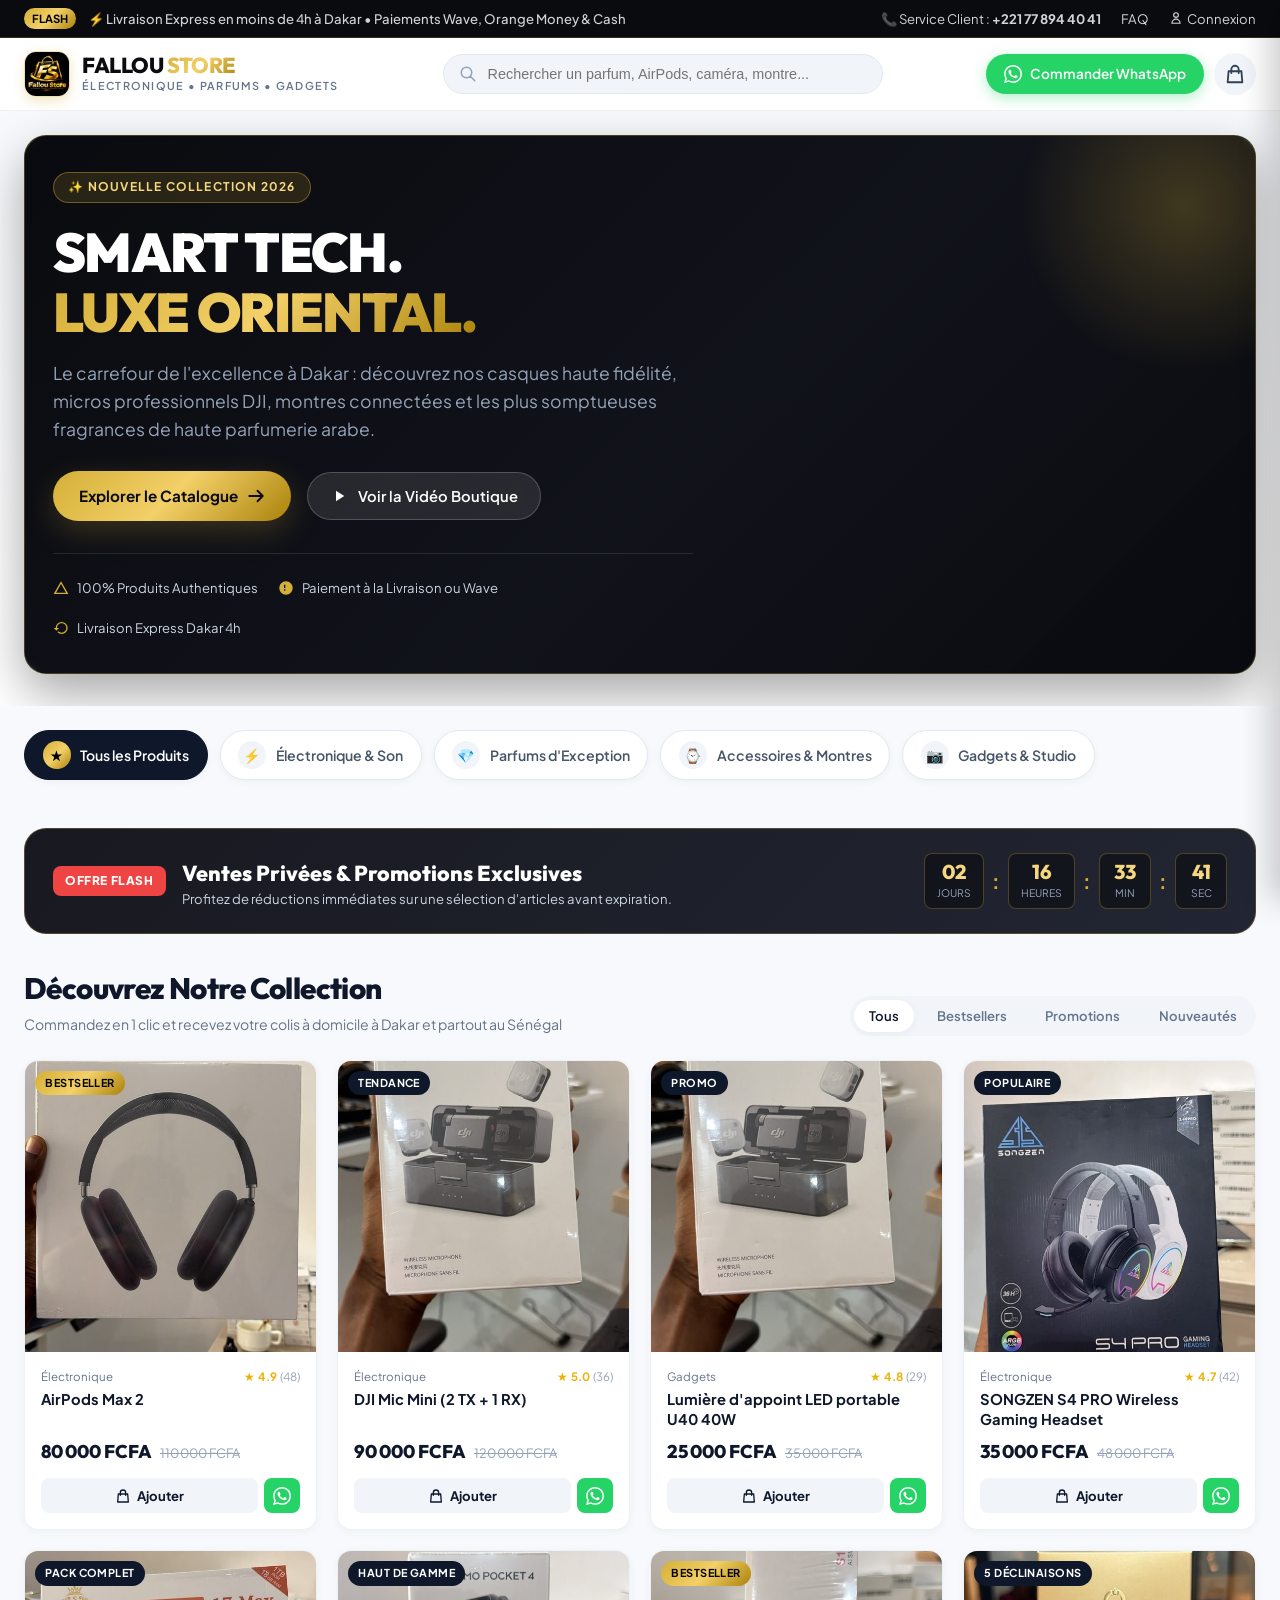
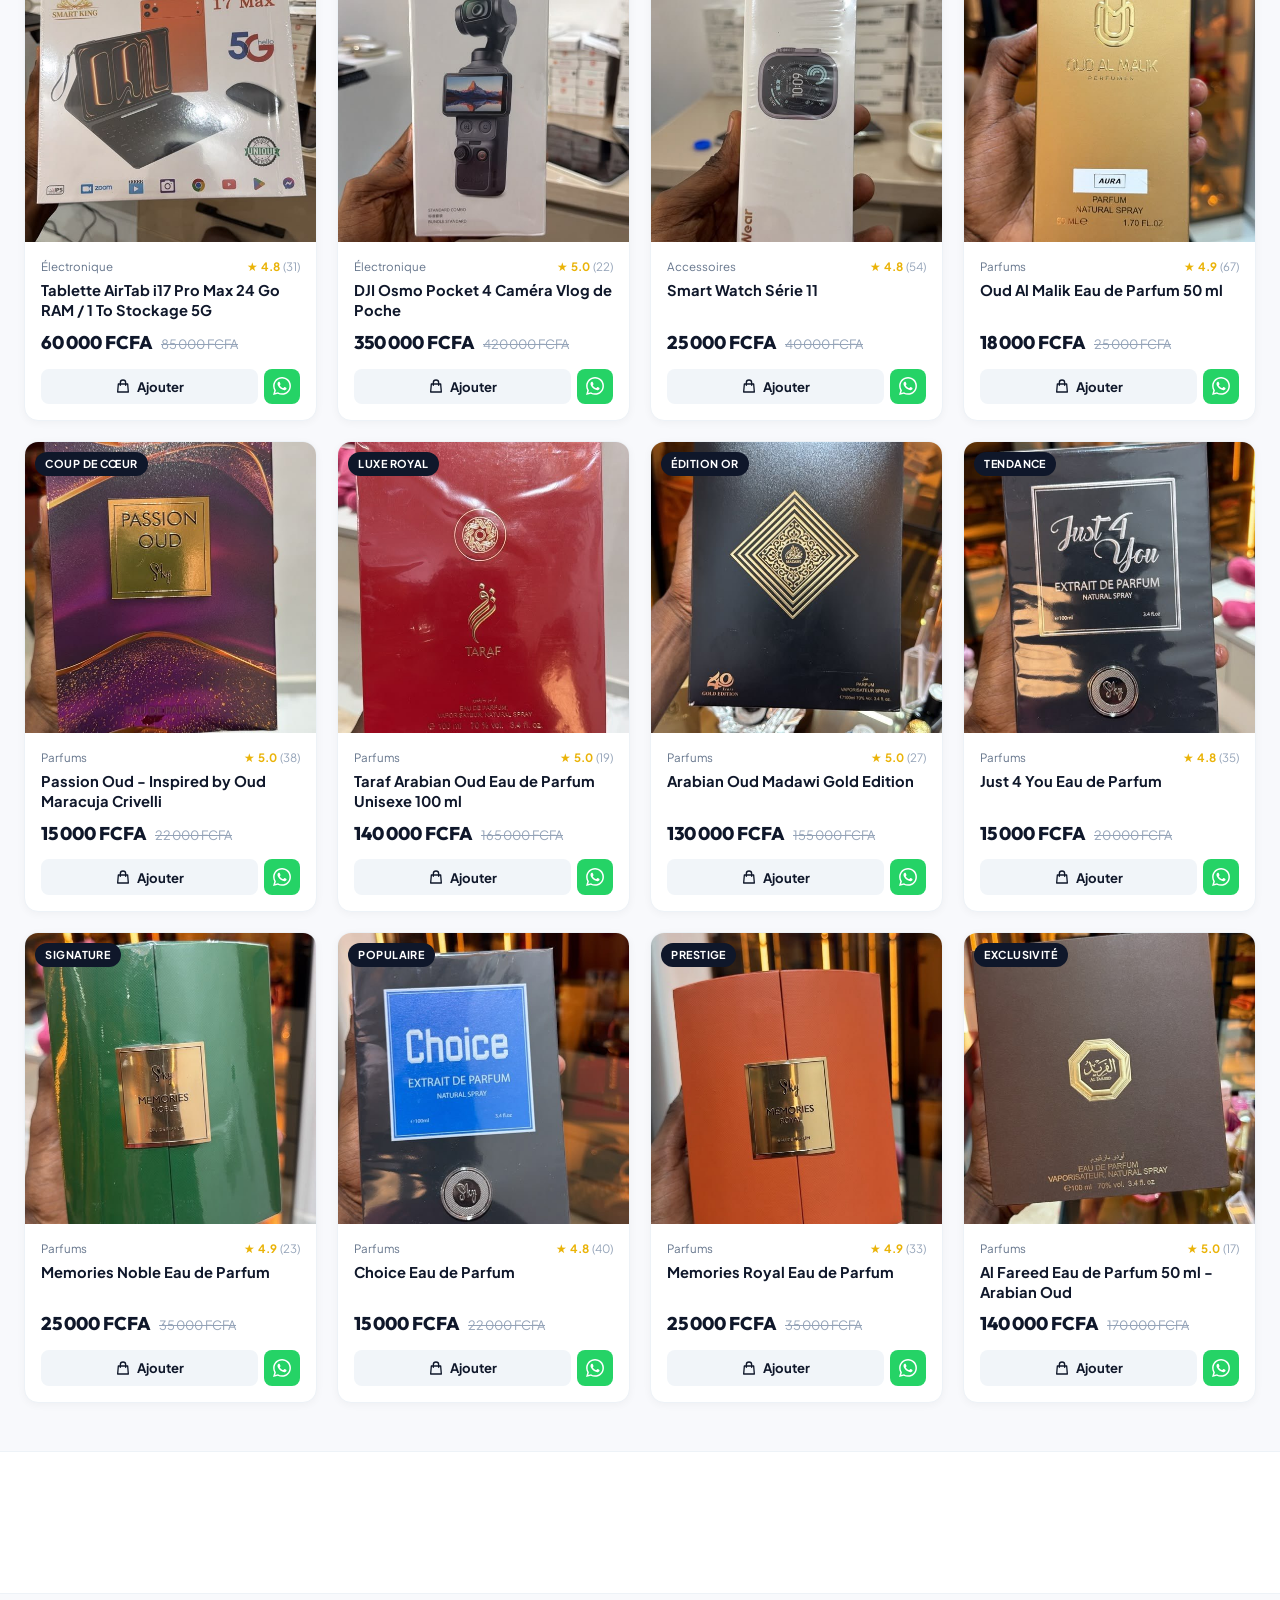
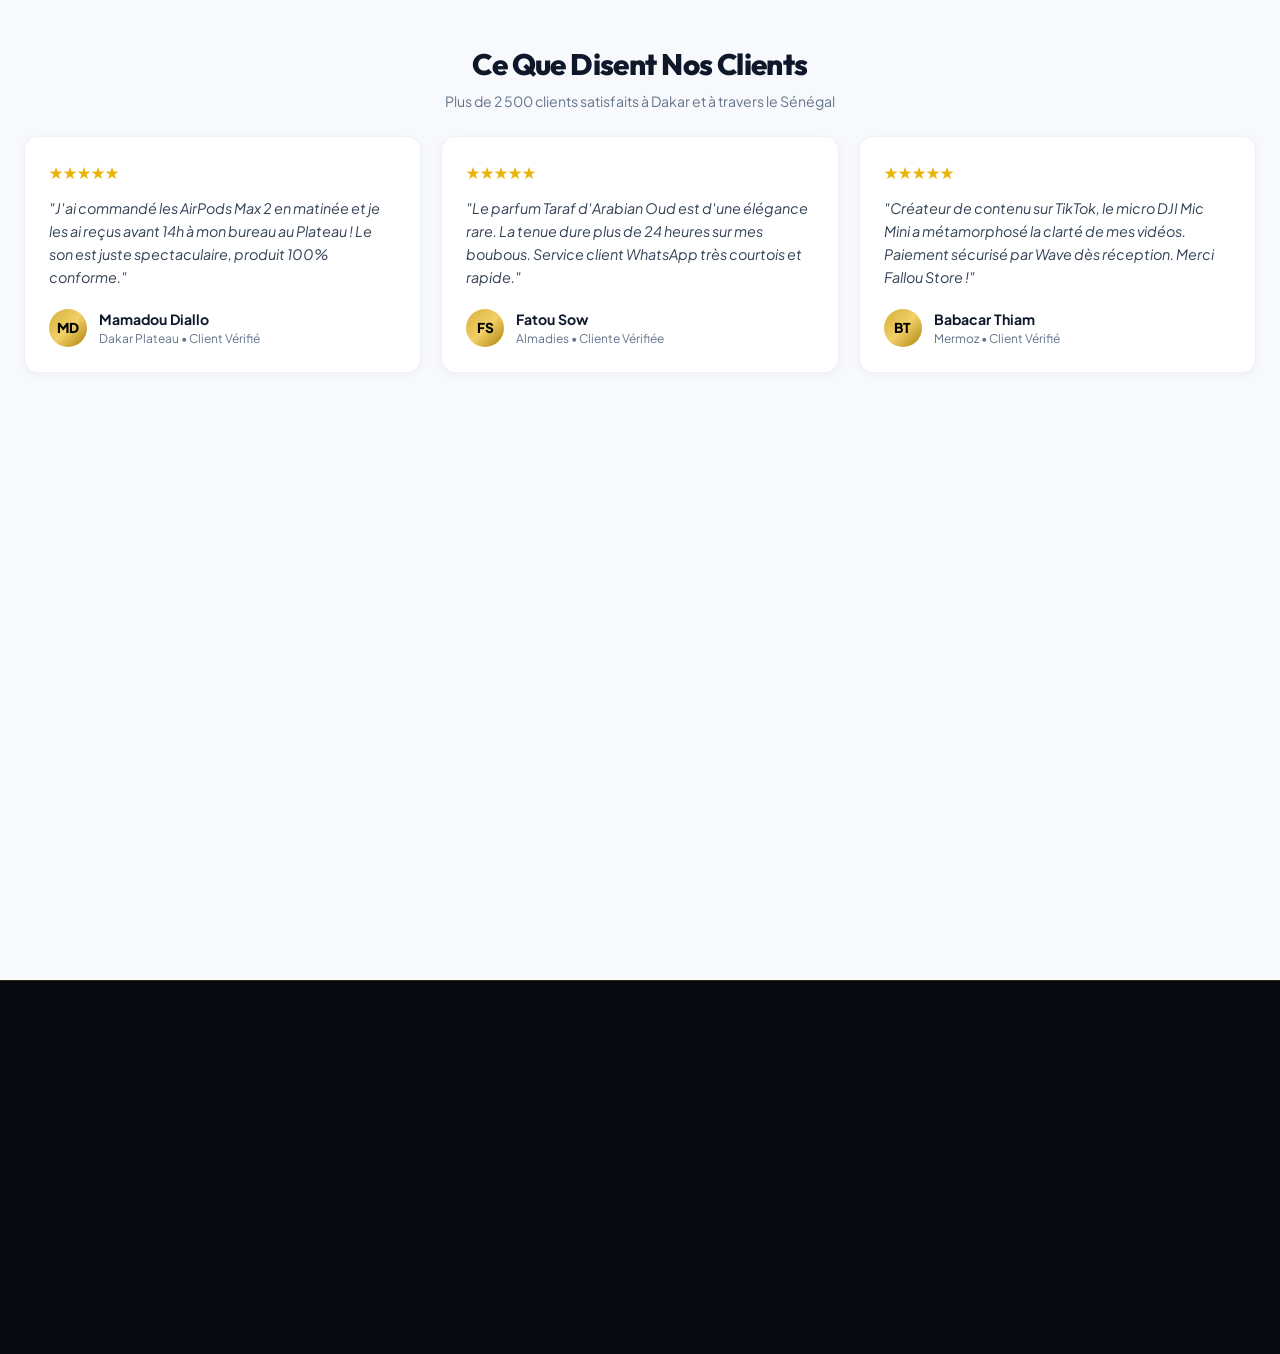
==== commit 8b8b80d3: "fix: mobile overflow-x safe-area modal PDP performance Supabase realtime" ====
--- a/index.html
+++ b/index.html
@@ -25,10 +25,14 @@
   <link rel="icon" type="image/jpeg" href="photo_10_2026-09-23_10-36-58.jpg">
   <link rel="apple-touch-icon" href="photo_10_2026-09-23_10-36-58.jpg">
 
-  <!-- Polices Google Fonts (Plus Jakarta Sans & Outfit) -->
+  <!-- Performance : Préconnexion CDN -->
   <link rel="preconnect" href="https://fonts.googleapis.com">
   <link rel="preconnect" href="https://fonts.gstatic.com" crossorigin>
-  <link href="https://fonts.googleapis.com/css2?family=Outfit:wght@500;600;700;800;900&family=Plus+Jakarta+Sans:wght@400;500;600;700;800&display=swap" rel="stylesheet">
+  <link rel="dns-prefetch" href="https://res.cloudinary.com">
+  <link rel="preconnect" href="https://res.cloudinary.com" crossorigin>
+
+  <!-- Polices Google Fonts — display=swap pour ne pas bloquer le rendu -->
+  <link href="https://fonts.googleapis.com/css2?family=Outfit:wght@700;800;900&family=Plus+Jakarta+Sans:wght@400;600;700&display=swap" rel="stylesheet">
 
   <!-- Stylesheet Principal -->
   <link rel="stylesheet" href="css/style.css">
--- a/css/style.css
+++ b/css/style.css
@@ -66,6 +66,9 @@
   scroll-behavior: smooth;
   font-size: 16px;
   -webkit-tap-highlight-color: transparent;
+  /* Empêche le scroll horizontal sur TOUS les appareils */
+  overflow-x: hidden;
+  max-width: 100vw;
 }
 
 body {
@@ -74,7 +77,10 @@
   color: var(--fs-text-main);
   line-height: 1.5;
   overflow-x: hidden;
+  /* Safe area pour iPhone notch + barre d'accueil */
   padding-bottom: calc(var(--fs-mobile-bar-height) + env(safe-area-inset-bottom, 0px));
+  /* Empêche les éléments absolus de créer un scroll horizontal */
+  position: relative;
 }
 
 @media (min-width: 992px) {
@@ -108,7 +114,15 @@
   width: 100%;
   max-width: 1280px;
   margin: 0 auto;
-  padding: 0 1.25rem;
+  padding: 0 1rem;
+  /* Évite le débordement horizontal */
+  box-sizing: border-box;
+}
+
+@media (min-width: 768px) {
+  .container {
+    padding: 0 1.5rem;
+  }
 }
 
 /* ==========================================================================
@@ -1267,19 +1281,19 @@
   bottom: 0;
   left: 0;
   right: 0;
-  height: var(--fs-mobile-bar-height);
   background: rgba(15, 23, 42, 0.97);
   backdrop-filter: blur(14px);
   -webkit-backdrop-filter: blur(14px);
   border-top: 1px solid rgba(212, 175, 55, 0.3);
   display: flex;
-  align-items: center;
+  align-items: flex-start; /* items en haut, padding gère la safe area */
   justify-content: space-around;
   z-index: 999;
-  padding: 0 0.5rem;
-  /* Safe area for phones with home bar */
-  padding-bottom: env(safe-area-inset-bottom, 0px);
-  height: calc(var(--fs-mobile-bar-height) + env(safe-area-inset-bottom, 0px));
+  padding: 0.5rem 0.5rem 0;
+  /* Safe area barre d'accueil iPhone */
+  padding-bottom: max(env(safe-area-inset-bottom, 0px), 6px);
+  height: auto;
+  min-height: var(--fs-mobile-bar-height);
 }
 
 @media (min-width: 992px) {
@@ -1511,14 +1525,22 @@
   inset: 0;
   background: rgba(0, 0, 0, 0.7);
   backdrop-filter: blur(5px);
+  -webkit-backdrop-filter: blur(5px);
   z-index: 3000;
   display: flex;
-  align-items: center;
+  align-items: flex-end; /* Sur mobile: modal monte du bas */
   justify-content: center;
-  padding: 1rem;
+  padding: 0;
   opacity: 0;
   visibility: hidden;
   transition: var(--fs-transition);
+}
+
+@media (min-width: 768px) {
+  .fs-modal-backdrop {
+    align-items: center;
+    padding: 1rem;
+  }
 }
 
 .fs-modal-backdrop.active {
@@ -1528,19 +1550,38 @@
 
 .fs-modal-window {
   background: #ffffff;
-  border-radius: var(--fs-radius-lg);
+  border-radius: var(--fs-radius-lg) var(--fs-radius-lg) 0 0; /* Arrondi seulement en haut sur mobile */
   max-width: 850px;
   width: 100%;
-  max-height: 90vh;
+  /* Calcul précis: 100vh - safe area top & bottom */
+  max-height: calc(100dvh - env(safe-area-inset-top, 20px) - env(safe-area-inset-bottom, 0px));
   overflow-y: auto;
+  overflow-x: hidden;
+  -webkit-overflow-scrolling: touch;
   position: relative;
   box-shadow: var(--fs-shadow-lg);
-  transform: scale(0.95);
-  transition: var(--fs-transition);
+  transform: translateY(30px);
+  transition: var(--fs-transition);
+  /* Safe area bottom (barre d'accueil iPhone) */
+  padding-bottom: env(safe-area-inset-bottom, 0px);
+}
+
+@media (min-width: 768px) {
+  .fs-modal-window {
+    border-radius: var(--fs-radius-lg);
+    max-height: 90vh;
+    transform: scale(0.95);
+  }
 }
 
 .fs-modal-backdrop.active .fs-modal-window {
-  transform: scale(1);
+  transform: translateY(0);
+}
+
+@media (min-width: 768px) {
+  .fs-modal-backdrop.active .fs-modal-window {
+    transform: scale(1);
+  }
 }
 
 .fs-modal-close {
@@ -1576,8 +1617,8 @@
 @media (max-width: 768px) {
   .fs-modal-pdp {
     grid-template-columns: 1fr;
-    padding: 1.5rem;
-    gap: 1.25rem;
+    padding: 1rem;
+    gap: 1rem;
   }
 }
 
@@ -2033,3 +2074,122 @@
   transition: width 0.6s ease;
 }
 
+/* ==========================================================================
+   19. CORRECTIFS MOBILE CRITIQUES — Scroll horizontal & Safe Area
+   ========================================================================== */
+
+/* Bloquer tout débordement horizontal sans exception */
+section, header, footer, aside, nav, main, article {
+  overflow-x: hidden;
+  max-width: 100vw;
+}
+
+/* Hero — slides ne débordent pas */
+.fs-hero,
+.fs-hero-card,
+.fs-hero-bg-carousel,
+.fs-hero-slide {
+  overflow: hidden;
+  max-width: 100%;
+}
+
+/* Cartes produits — fix pour grid items */
+.fs-card {
+  min-width: 0;
+  max-width: 100%;
+}
+
+/* Boutons d'action produit collés en bas de la modal — au-dessus de la barre Safari */
+.fs-pdp-actions {
+  position: sticky;
+  bottom: 0;
+  background: #ffffff;
+  padding: 1rem;
+  padding-bottom: max(1rem, env(safe-area-inset-bottom, 16px));
+  border-top: 1px solid #f1f5f9;
+  display: flex;
+  gap: 0.75rem;
+  z-index: 10;
+}
+
+@media (min-width: 768px) {
+  .fs-pdp-actions {
+    position: static;
+    padding: 1.5rem 0 0;
+    background: transparent;
+    border-top: none;
+  }
+}
+
+/* Scroll horizontal interne sans créer d'overflow global */
+.fs-categories-scroll {
+  overflow-x: auto;
+  overflow-y: hidden;
+  -webkit-overflow-scrolling: touch;
+  scrollbar-width: none;
+  -ms-overflow-style: none;
+}
+.fs-categories-scroll::-webkit-scrollbar { display: none; }
+
+/* ==========================================================================
+   20. OPTIMISATIONS DE PERFORMANCE
+   ========================================================================== */
+
+/* Content-visibility pour les sections hors écran (gain chargement) */
+.fs-catalog-section,
+.fs-trust-section,
+.fs-testimonials-section,
+.fs-faq-section,
+.fs-footer {
+  content-visibility: auto;
+  contain-intrinsic-size: 0 500px;
+}
+
+/* GPU acceleration pour les images */
+.fs-card-img,
+.fs-pdp-main-img,
+.fs-pdp-thumb {
+  transform: translateZ(0);
+  backface-visibility: hidden;
+  -webkit-backface-visibility: hidden;
+}
+
+/* Skeleton loader pour images lazy */
+img[loading="lazy"] {
+  background: linear-gradient(90deg, #f0f4f8 25%, #e2e8f0 50%, #f0f4f8 75%);
+  background-size: 200% 100%;
+  animation: skeleton-shimmer 1.5s infinite;
+}
+@keyframes skeleton-shimmer {
+  0%   { background-position: -200% 0; }
+  100% { background-position:  200% 0; }
+}
+
+/* Réduction animations si préférence utilisateur */
+@media (prefers-reduced-motion: reduce) {
+  *, *::before, *::after {
+    animation-duration: 0.01ms !important;
+    transition-duration: 0.01ms !important;
+  }
+}
+
+/* PDP mobile — contenu ne dépasse pas la barre Safari */
+@media (max-width: 767px) {
+  .fs-pdp-details {
+    padding-bottom: calc(5rem + env(safe-area-inset-bottom, 0px));
+  }
+  .fs-pdp-title {
+    font-size: 1.2rem;
+  }
+  .fs-modal-window {
+    max-height: 95dvh;
+  }
+  /* Taille minimale tactile recommandée */
+  .fs-btn-add-cart,
+  .fs-btn-direct-wa {
+    min-height: 48px;
+    touch-action: manipulation;
+  }
+}
+
+
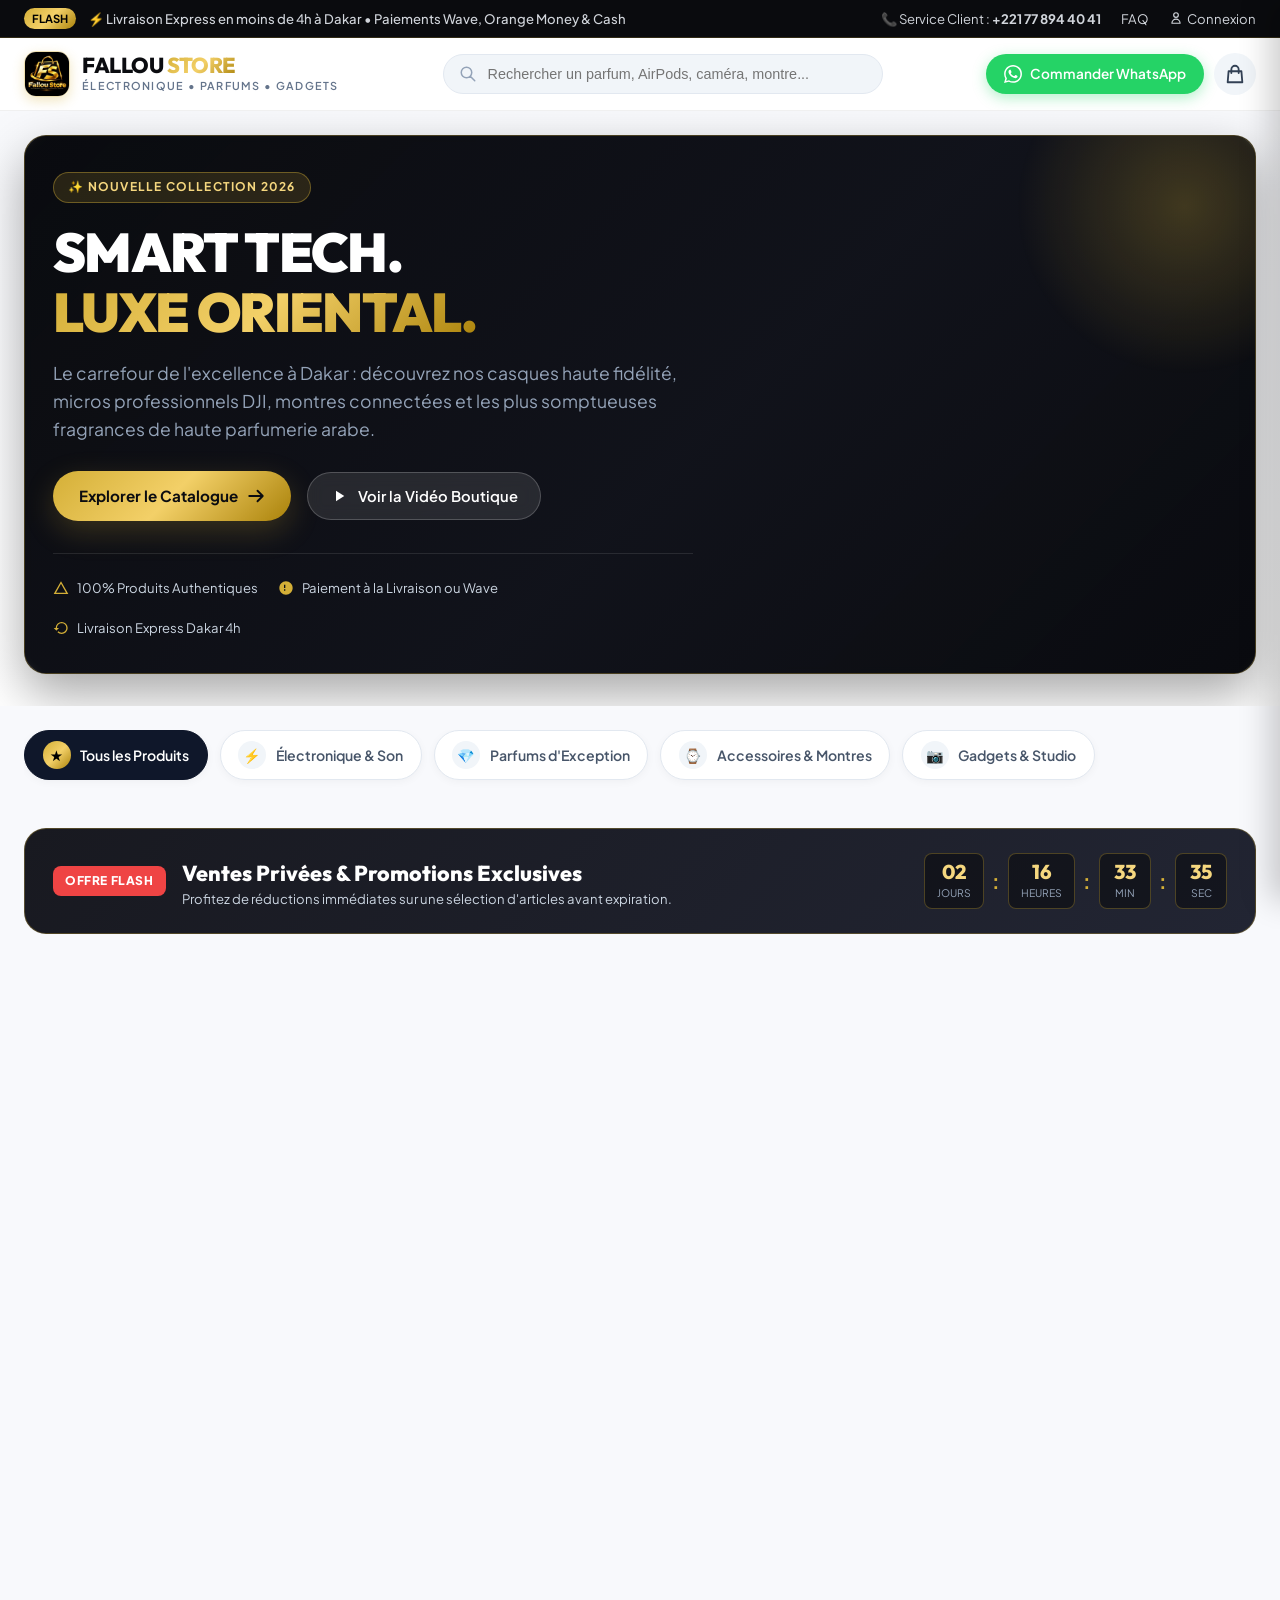
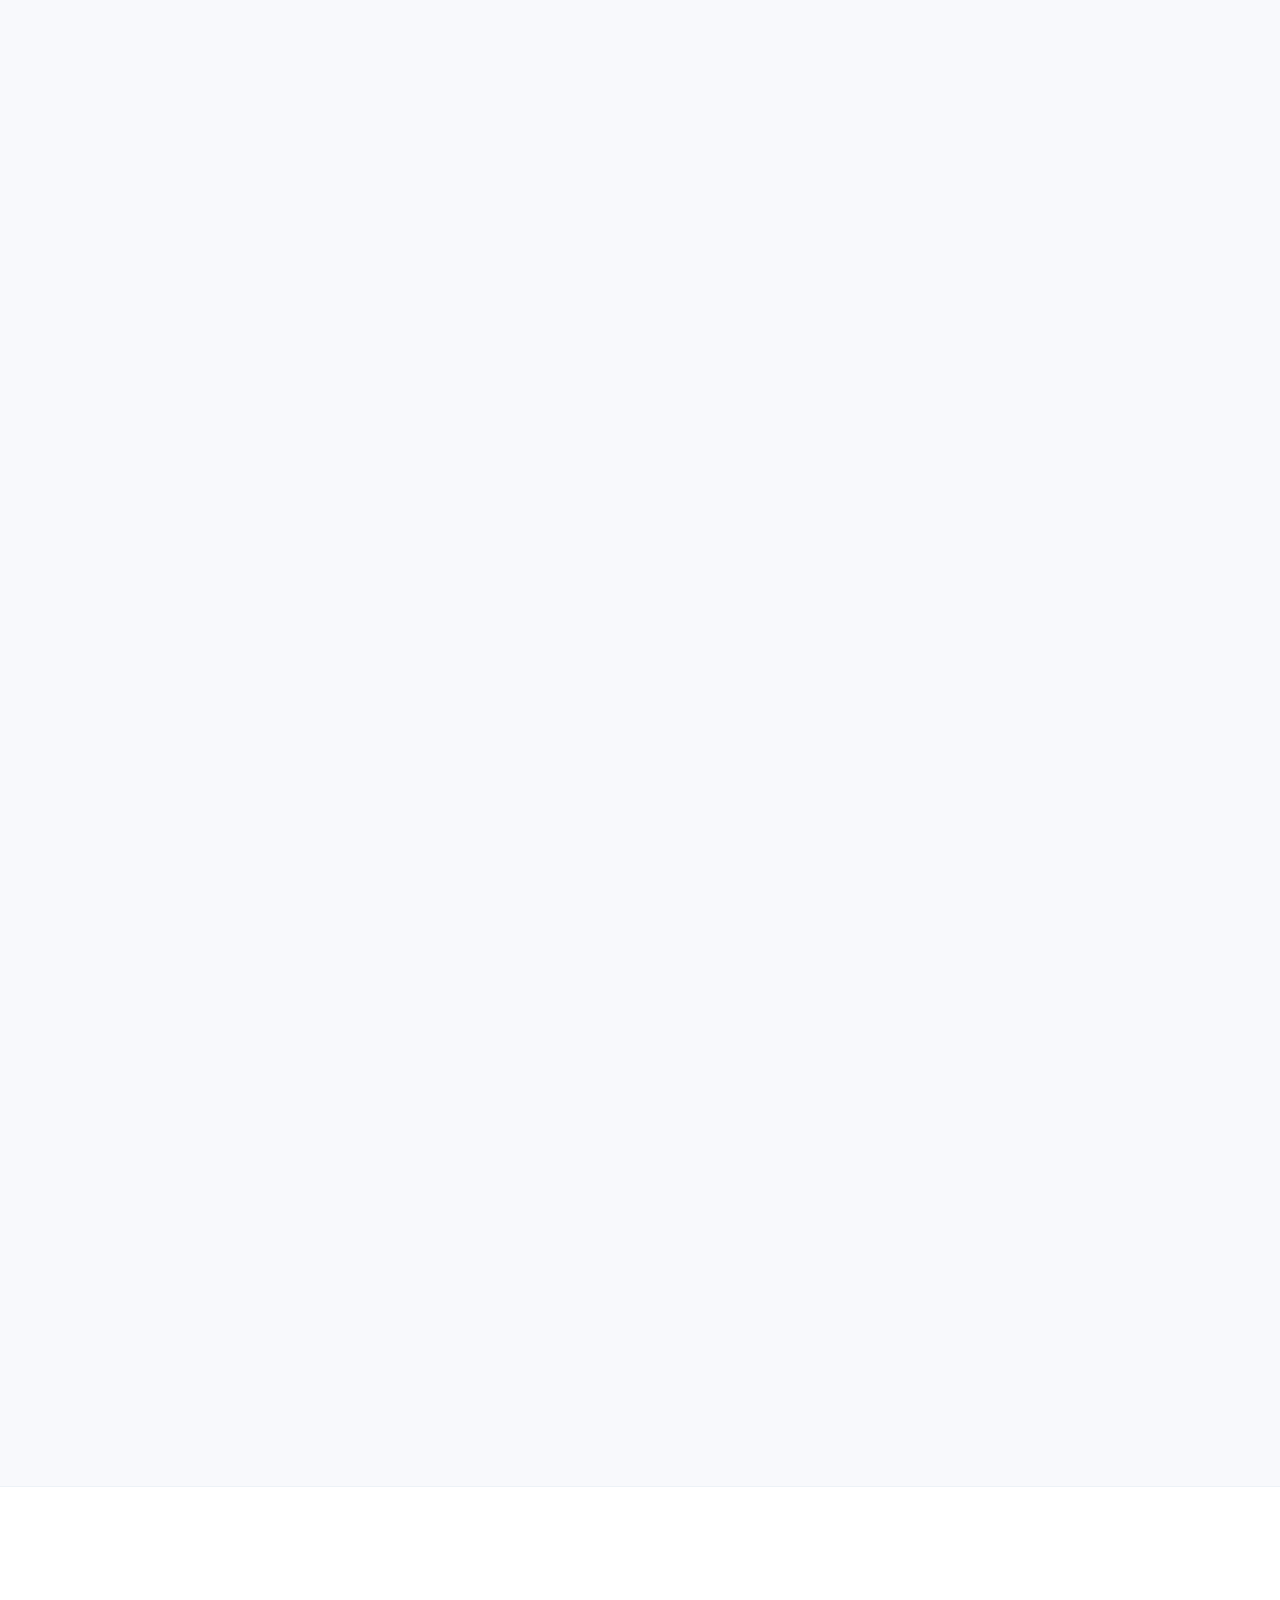
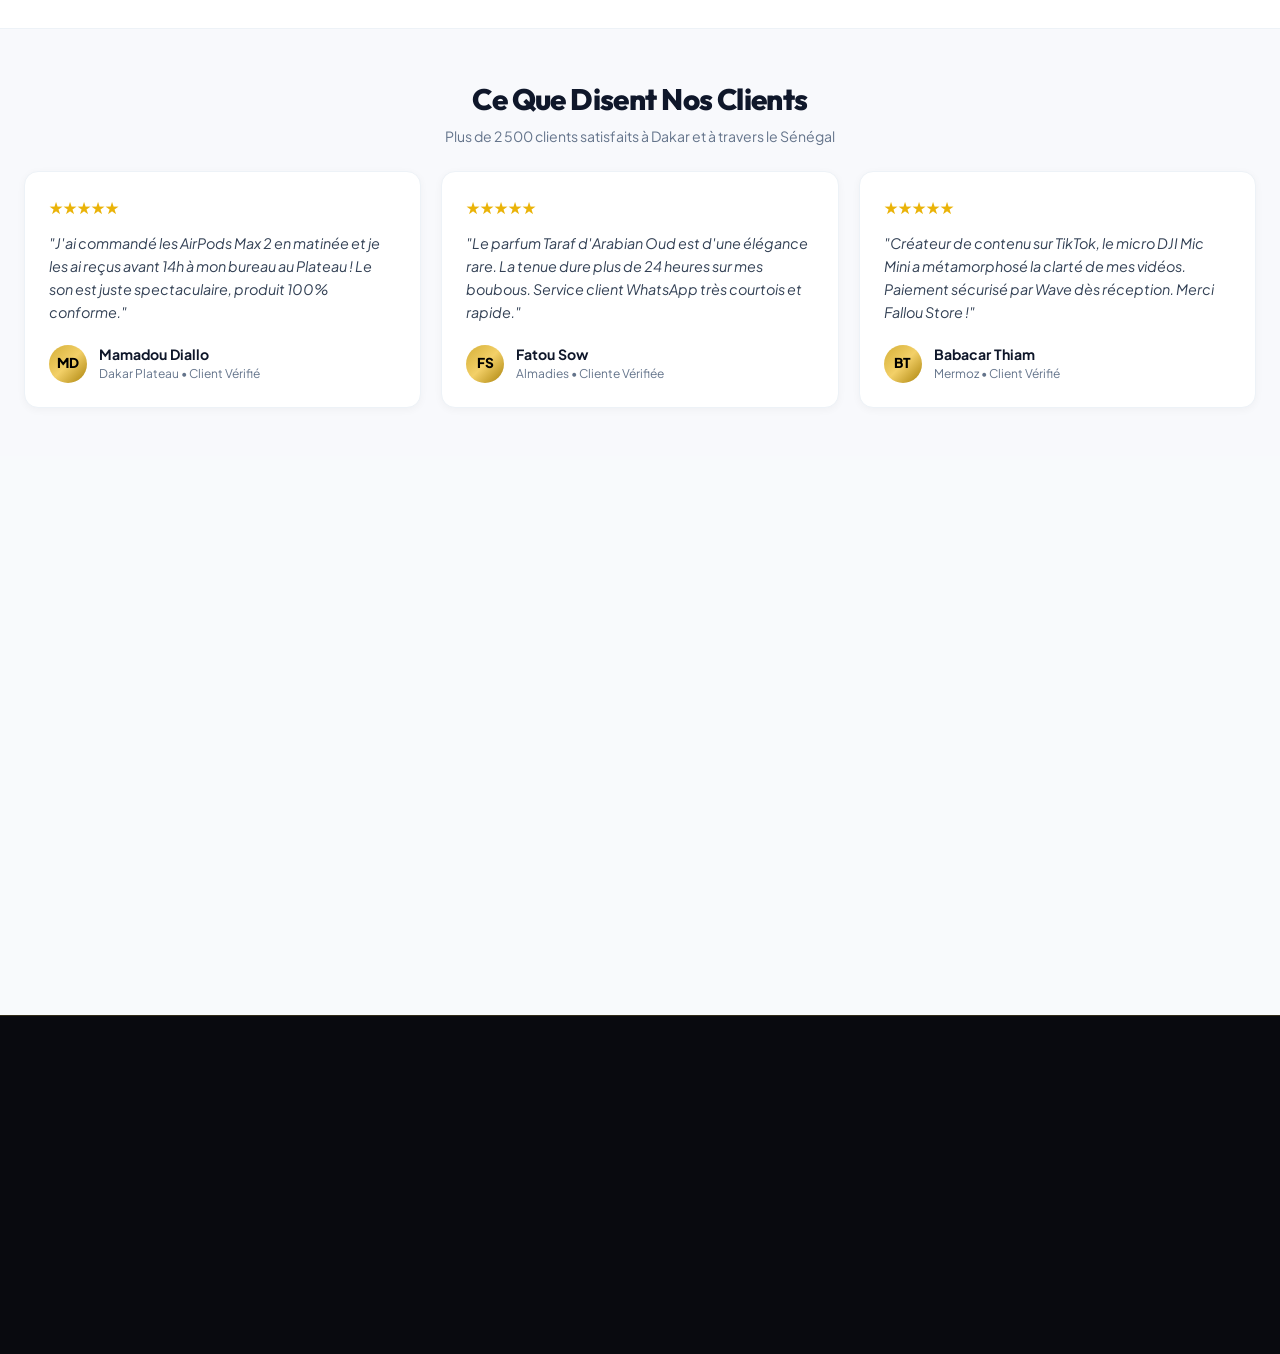
==== commit 8b62bd3b: "fix: update contact and admin email to Falluetsesvideos@gmail.com and hours to Lun - Dim" ====
--- a/index.html
+++ b/index.html
@@ -455,9 +455,9 @@
           <h4>Contact & Boutique</h4>
           <ul class="fs-footer-links">
             <li>📍 Dakar, Sénégal</li>
-            <li>✉️ contact@falloustore.com</li>
+            <li>✉️ Falluetsesvideos@gmail.com</li>
             <li>🌐 www.falloustore.com</li>
-            <li>⏰ Lun - Sam : 09h00 - 21h00</li>
+            <li>⏰ Lun - Dim : 09h00 - 21h00</li>
           </ul>
         </div>
       </div>
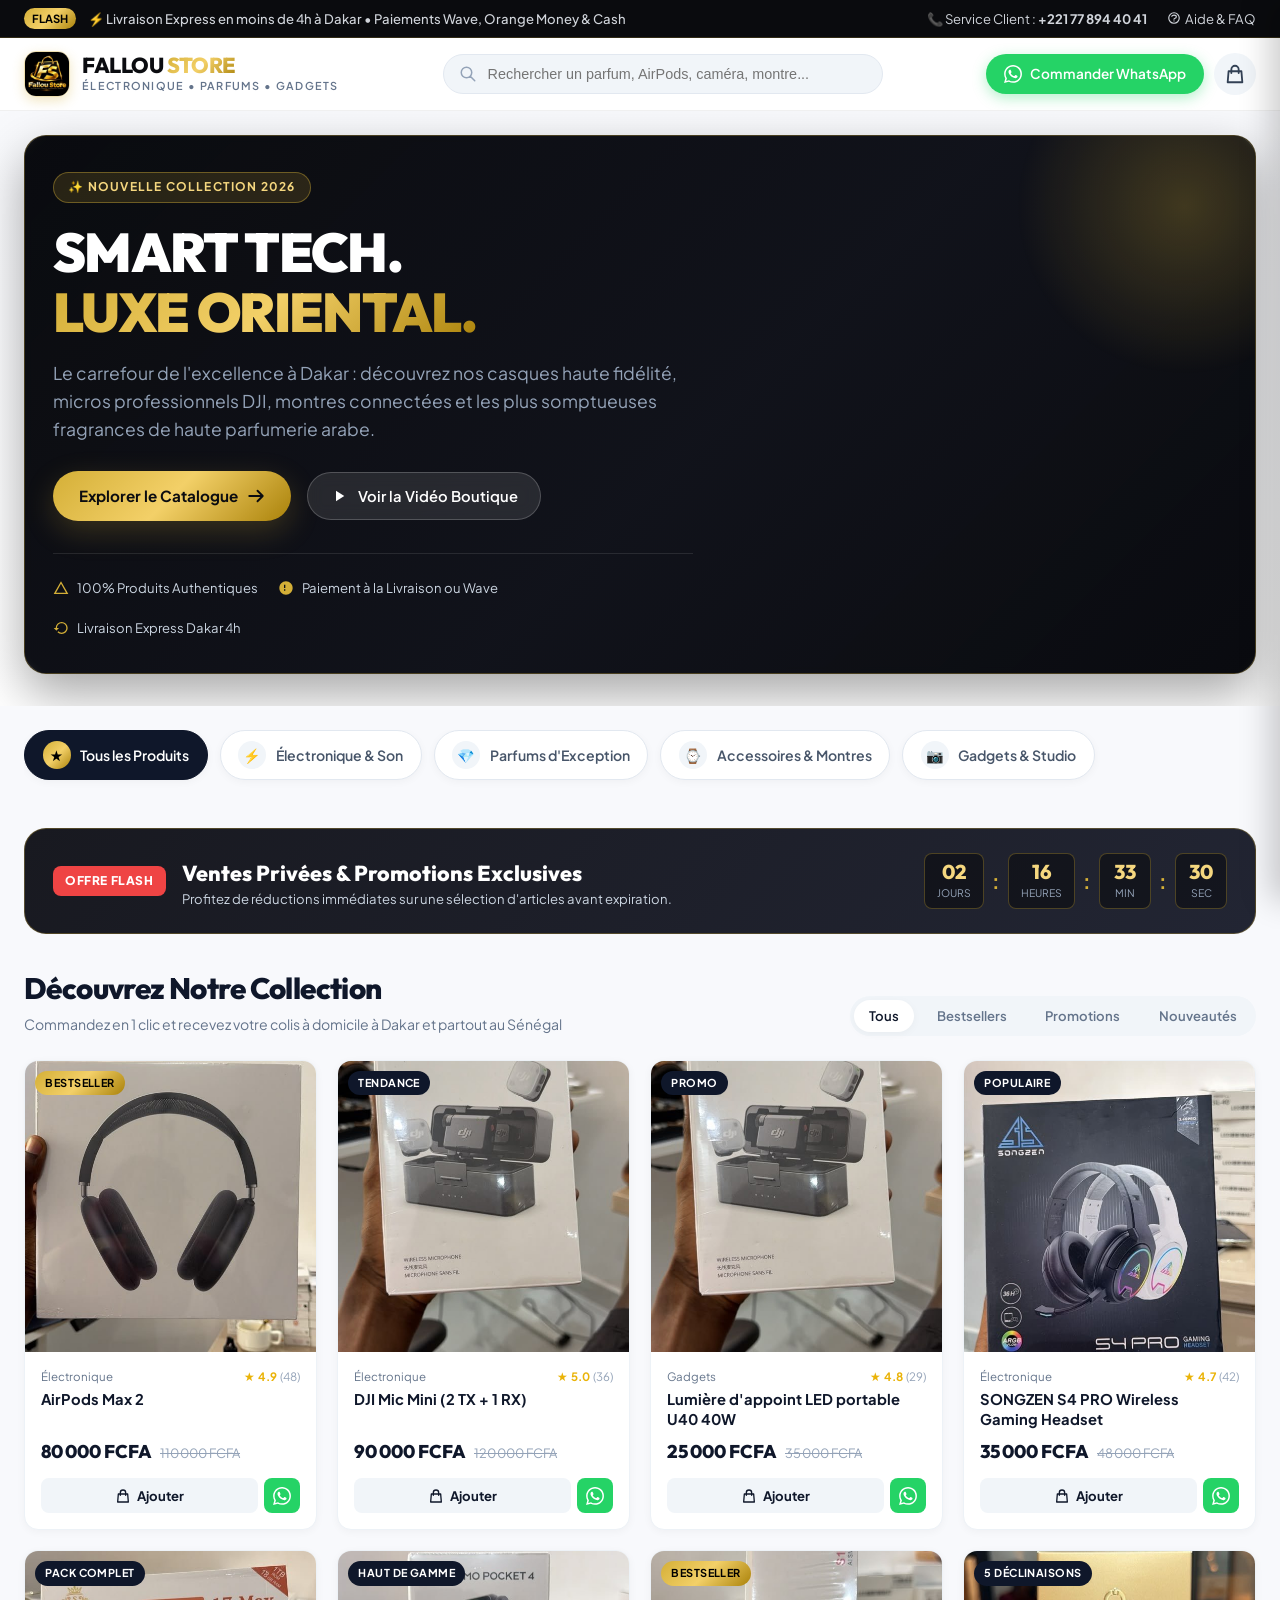
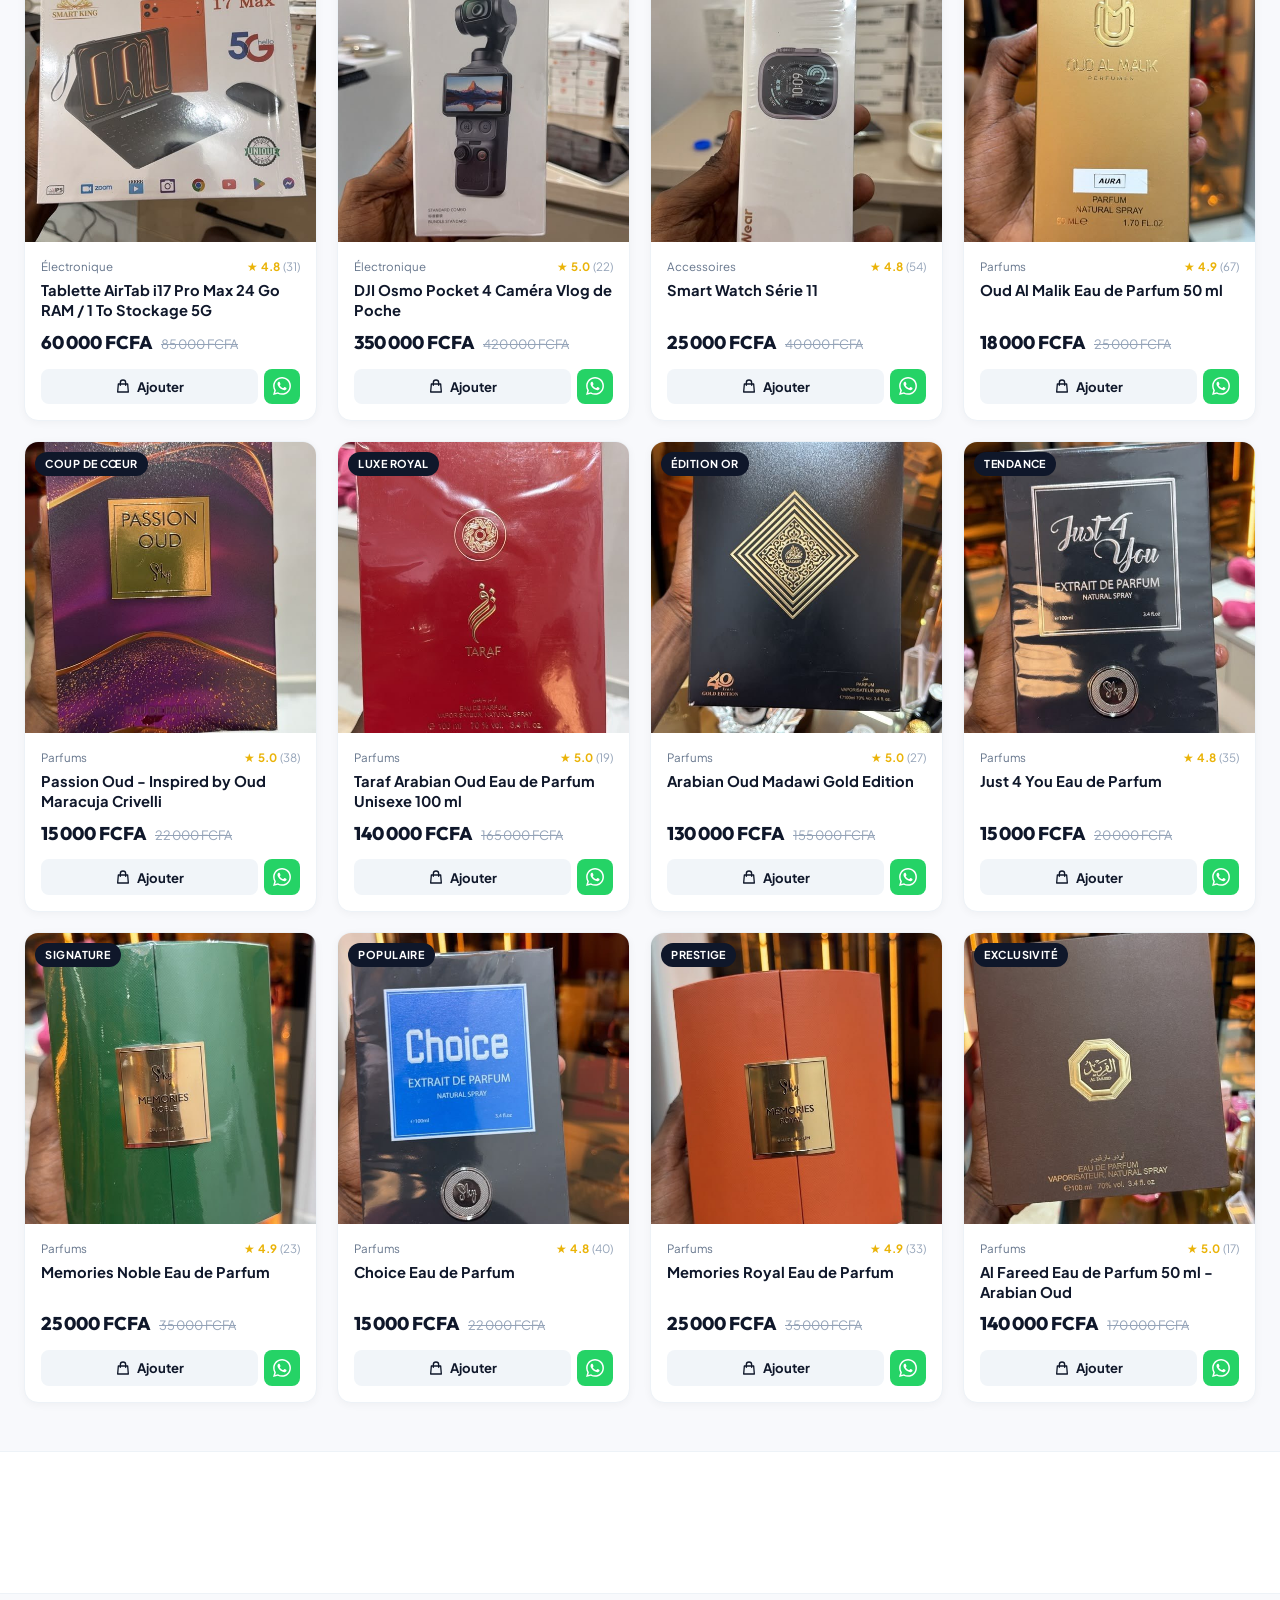
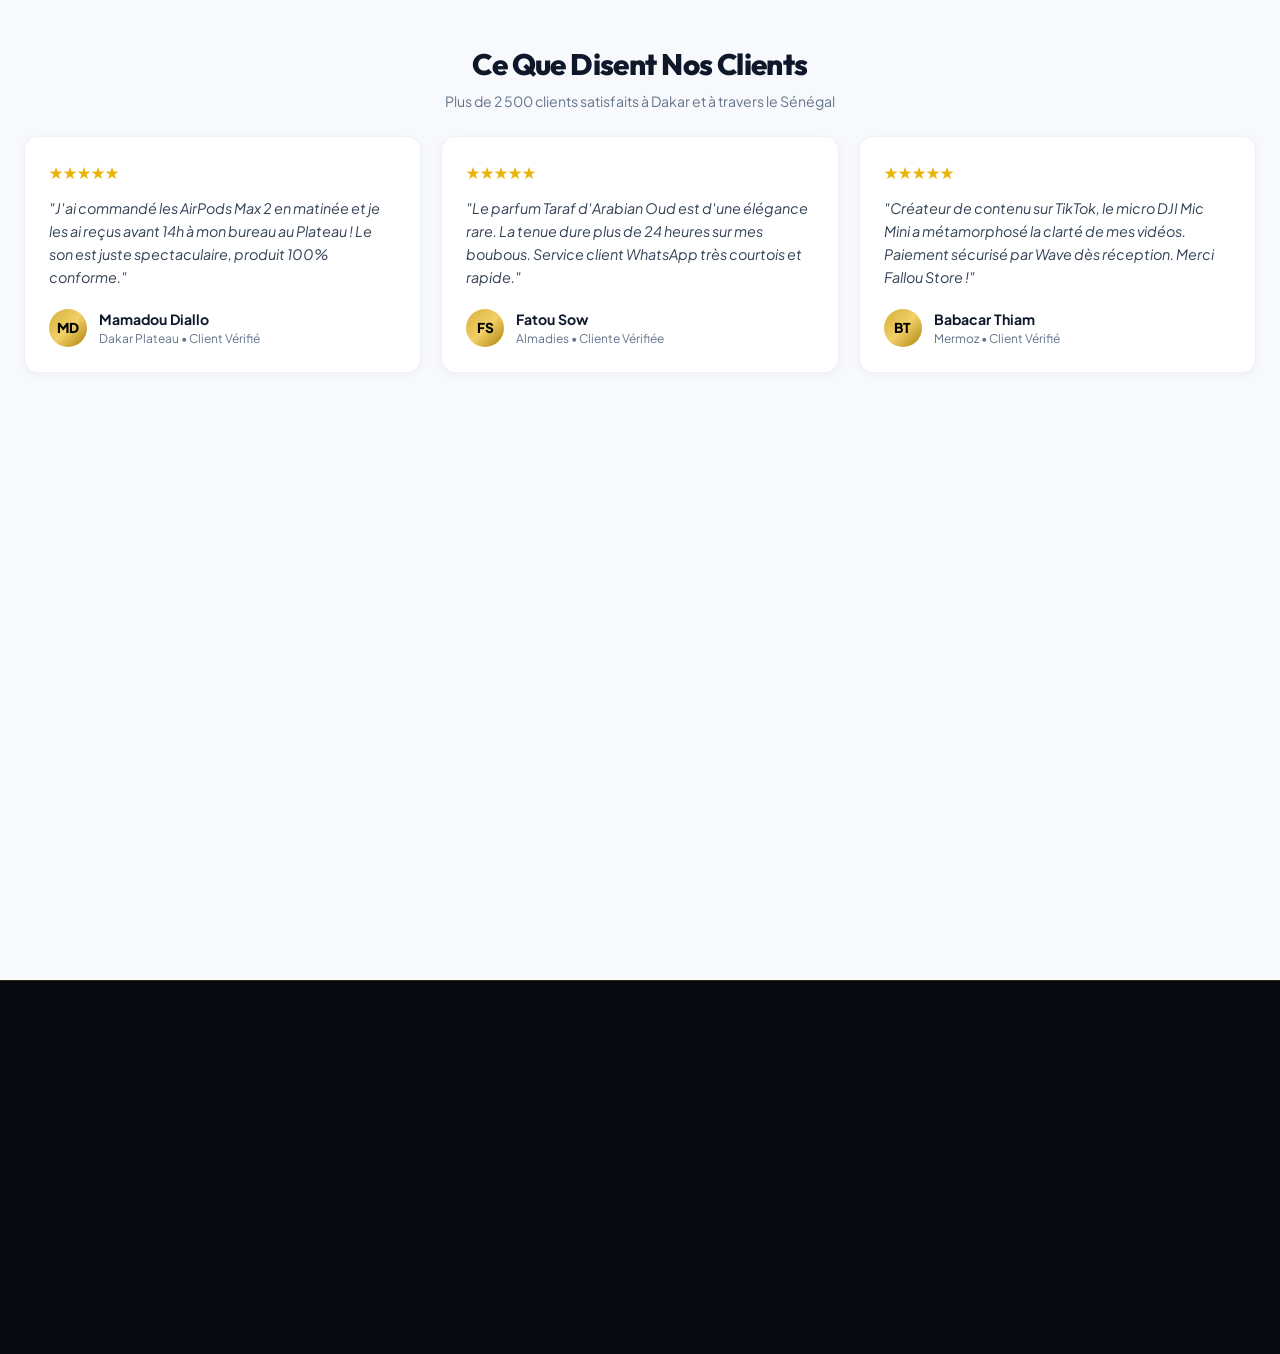
==== commit 5d1cd358: "security: strengthen SSL/HSTS, hide admin link & email, SHA256 auth, rate limiting and traffic concu" ====
--- a/index.html
+++ b/index.html
@@ -49,10 +49,9 @@
         </div>
         <div class="fs-top-links">
           <span>📞 Service Client : <b>+221 77 894 40 41</b></span>
-          <a href="#faqSection">FAQ</a>
-          <a href="admin.html" style="display: inline-flex; align-items: center; gap: 4px;">
-            <svg width="14" height="14" fill="none" stroke="currentColor" viewBox="0 0 24 24"><path stroke-linecap="round" stroke-linejoin="round" stroke-width="2" d="M16 7a4 4 0 11-8 0 4 4 0 018 0zM12 14a7 7 0 00-7 7h14a7 7 0 00-7-7z"/></svg>
-            <span>Connexion</span>
+          <a href="#faqSection" style="display: inline-flex; align-items: center; gap: 4px;">
+            <svg width="14" height="14" fill="none" stroke="currentColor" viewBox="0 0 24 24"><path stroke-linecap="round" stroke-linejoin="round" stroke-width="2" d="M8.228 9c.549-1.165 2.03-2 3.772-2 2.21 0 4 1.343 4 3 0 1.4-1.278 2.575-3.006 2.907-.542.104-.994.54-.994 1.093m0 3h.01M21 12a9 9 0 11-18 0 9 9 0 0118 0z"/></svg>
+            <span>Aide & FAQ</span>
           </a>
         </div>
       </div>
@@ -446,7 +445,7 @@
             <li><a href="#faqSection">Livraison & Frais</a></li>
             <li><a href="#faqSection">Moyens de Paiement</a></li>
             <li><a href="#faqSection">Conditions Générales</a></li>
-            <li><a href="admin.html">Espace Membre</a></li>
+            <li><a href="#faqSection">Assistance & Support</a></li>
           </ul>
         </div>
 
@@ -496,9 +495,9 @@
       <svg fill="currentColor" viewBox="0 0 24 24"><path d="M.057 24l1.687-6.163c-1.041-1.804-1.588-3.849-1.587-5.946.003-6.556 5.338-11.891 11.893-11.891 3.181.001 6.167 1.24 8.413 3.488 2.245 2.248 3.481 5.236 3.48 8.414-.003 6.557-5.338 11.892-11.893 11.892-1.99-.001-3.951-.5-5.688-1.448l-6.305 1.654zm6.597-3.807c1.676.995 3.276 1.591 5.392 1.592 5.448 0 9.886-4.434 9.889-9.885.002-5.462-4.415-9.89-9.881-9.892-5.452 0-9.887 4.434-9.889 9.884-.001 2.225.651 3.891 1.746 5.634l-.999 3.648 3.742-.981zm11.387-5.464c-.074-.124-.272-.198-.57-.347-.297-.149-1.758-.868-2.031-.967-.272-.099-.47-.149-.669.149-.198.297-.768.967-.941 1.165-.173.198-.347.223-.644.074-.297-.149-1.255-.462-2.39-1.475-.883-.788-1.48-1.761-1.653-2.059-.173-.297-.018-.458.13-.606.134-.133.297-.347.446-.521.151-.172.2-.296.3-.495.099-.198.05-.372-.025-.521-.075-.148-.669-1.611-.916-2.206-.242-.579-.487-.501-.669-.51l-.57-.01c-.198 0-.52.074-.792.372s-1.04 1.016-1.04 2.479 1.065 2.876 1.213 3.074c.149.198 2.095 3.2 5.076 4.487.709.306 1.263.489 1.694.626.712.226 1.36.194 1.872.118.571-.085 1.758-.719 2.006-1.413.248-.695.248-1.29.173-1.414z"/></svg>
       <span>WhatsApp</span>
     </a>
-    <a href="admin.html" class="fs-mobile-item">
-      <svg fill="none" stroke="currentColor" viewBox="0 0 24 24"><path stroke-linecap="round" stroke-linejoin="round" stroke-width="2" d="M16 7a4 4 0 11-8 0 4 4 0 018 0zM12 14a7 7 0 00-7 7h14a7 7 0 00-7-7z"/></svg>
-      <span>Connexion</span>
+    <a href="#faqSection" class="fs-mobile-item">
+      <svg fill="none" stroke="currentColor" viewBox="0 0 24 24"><path stroke-linecap="round" stroke-linejoin="round" stroke-width="2" d="M8.228 9c.549-1.165 2.03-2 3.772-2 2.21 0 4 1.343 4 3 0 1.4-1.278 2.575-3.006 2.907-.542.104-.994.54-.994 1.093m0 3h.01M21 12a9 9 0 11-18 0 9 9 0 0118 0z"/></svg>
+      <span>Aide</span>
     </a>
   </nav>
 
